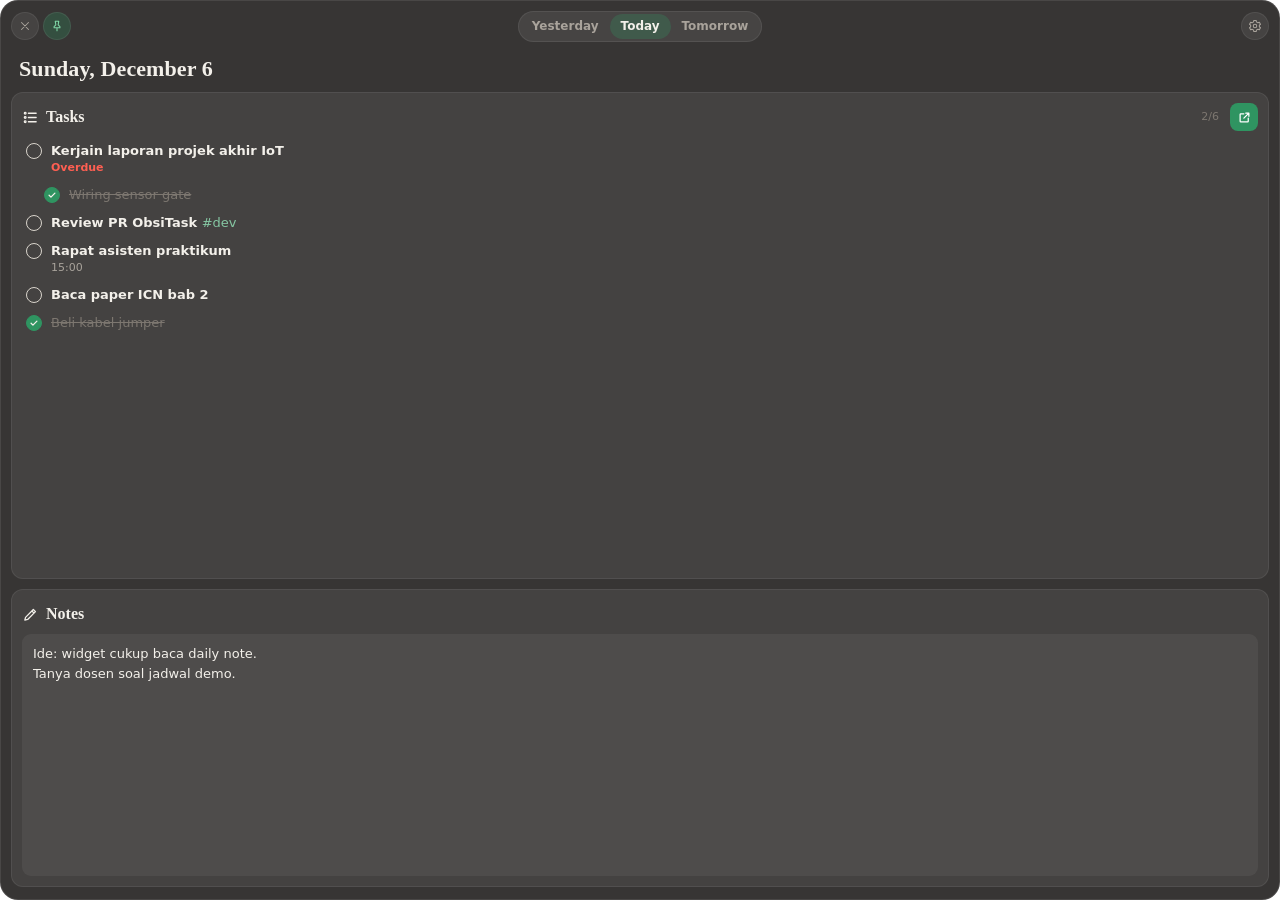
==== src/index.html @ 93d06a0e "Baseline: ObsiTask sebelum fitur kelola task" ====
<!doctype html>
<html lang="en">
<head>
  <meta charset="utf-8" />
  <meta name="viewport" content="width=device-width, initial-scale=1" />
  <title>ObsiTask</title>
  <link rel="stylesheet" href="style.css" />
</head>
<body>
  <div class="panel" id="panel">
    <!-- Bar atas: area kosongnya dipakai untuk menggeser widget -->
    <header class="topbar" data-tauri-drag-region>
      <div class="bar-side" data-tauri-drag-region>
        <button class="icon-btn" id="btn-close" title="Close" aria-label="Close">
          <svg viewBox="0 0 24 24"><path d="M6 6l12 12M18 6L6 18" /></svg>
        </button>
        <button class="icon-btn" id="btn-pin" title="Always on top" aria-label="Always on top" aria-pressed="true">
          <svg viewBox="0 0 24 24"><path d="M9 4h6l-1 6 3 3v2H7v-2l3-3-1-6zM12 15v5" /></svg>
        </button>
      </div>

      <div class="segmented" role="tablist" aria-label="Day">
        <button role="tab" data-offset="-1" aria-selected="false">Yesterday</button>
        <button role="tab" data-offset="0" aria-selected="true">Today</button>
        <button role="tab" data-offset="1" aria-selected="false">Tomorrow</button>
      </div>

      <div class="bar-side end" data-tauri-drag-region>
        <button class="icon-btn" id="btn-settings" title="Settings" aria-label="Settings">
          <svg viewBox="0 0 24 24"><circle cx="12" cy="12" r="3" /><path d="M19.4 13.5a7.6 7.6 0 000-3l2-1.5-2-3.4-2.3.9a7.5 7.5 0 00-2.6-1.5L14 2.5h-4l-.5 2.5a7.5 7.5 0 00-2.6 1.5l-2.3-.9-2 3.4 2 1.5a7.6 7.6 0 000 3l-2 1.5 2 3.4 2.3-.9a7.5 7.5 0 002.6 1.5l.5 2.5h4l.5-2.5a7.5 7.5 0 002.6-1.5l2.3.9 2-3.4-2-1.5z" /></svg>
        </button>
      </div>
    </header>

    <h1 class="date" id="date" data-tauri-drag-region></h1>

    <!-- Daftar task -->
    <section class="card tasks-card">
      <div class="card-head">
        <svg class="card-icon" viewBox="0 0 24 24"><path d="M9 6h11M9 12h11M9 18h11" /><circle cx="4.5" cy="6" r="1.2" /><circle cx="4.5" cy="12" r="1.2" /><circle cx="4.5" cy="18" r="1.2" /></svg>
        <h2>Tasks</h2>
        <span class="count" id="count"></span>
        <button class="accent-btn" id="btn-open" title="Open daily note in Obsidian" aria-label="Open daily note in Obsidian">
          <svg viewBox="0 0 24 24"><path d="M14 5h5v5M19 5l-8 8M11 6H6a1 1 0 00-1 1v11a1 1 0 001 1h11a1 1 0 001-1v-5" /></svg>
        </button>
      </div>
      <ul class="task-list" id="tasks"></ul>
      <p class="empty" id="empty" hidden></p>
    </section>

    <!-- Catatan kecil -->
    <section class="card notes-card">
      <div class="card-head">
        <svg class="card-icon" viewBox="0 0 24 24"><path d="M4 20l1-4L16 5l3 3L8 19l-4 1zM14 7l3 3" /></svg>
        <h2>Notes</h2>
        <span class="status" id="notes-status"></span>
      </div>
      <textarea id="notes" spellcheck="false" placeholder="Jot something down…"></textarea>
    </section>

    <div class="toast" id="toast" hidden></div>
  </div>

  <!-- Settings / setup pertama kali -->
  <div class="overlay" id="settings" hidden>
    <form class="sheet" id="settings-form">
      <h2 id="settings-title">Settings</h2>

      <label>Obsidian vault folder
        <div class="row">
          <input id="f-vault" type="text" placeholder="C:\Users\you\Documents\Vault" required />
          <button type="button" class="ghost-btn" id="btn-browse">Browse</button>
        </div>
      </label>

      <label>Daily notes folder <small>inside the vault, blank = vault root</small>
        <input id="f-folder" type="text" placeholder="Daily" />
      </label>

      <label>Date format <small>same as in Obsidian's Daily notes settings</small>
        <input id="f-format" type="text" placeholder="YYYY-MM-DD" />
      </label>

      <label>Notes heading <small>the Notes box reads and writes under this heading</small>
        <input id="f-heading" type="text" placeholder="## Notes" />
      </label>

      <label class="check">
        <input id="f-hide" type="checkbox" /> Hide completed tasks
      </label>

      <p class="form-error" id="form-error" hidden></p>

      <div class="actions">
        <button type="button" class="ghost-btn" id="btn-cancel">Cancel</button>
        <button type="submit" class="primary-btn">Save</button>
      </div>
    </form>
  </div>

  <script src="main.js"></script>
</body>
</html>
---- src/style.css ----
:root {
  --panel: rgba(40, 38, 37, 0.93);
  --card: rgba(255, 255, 255, 0.065);
  --card-border: rgba(255, 255, 255, 0.07);
  --well: rgba(255, 255, 255, 0.055);
  --text: #f3f0ea;
  --muted: #a9a39b;
  --faint: #7d7770;
  --accent: #2f9461;
  --accent-soft: rgba(47, 148, 97, 0.28);
  --danger: #ff5f52;
  --serif: "Iowan Old Style", "Palatino Linotype", "Book Antiqua", Georgia, serif;
  --sans: "Segoe UI Variable Text", "Segoe UI", system-ui, -apple-system, sans-serif;
}

* { box-sizing: border-box; }

html, body {
  height: 100%;
  margin: 0;
  background: transparent;
  overflow: hidden;
}

body {
  font: 13px/1.4 var(--sans);
  color: var(--text);
  user-select: none;
  -webkit-user-select: none;
  cursor: default;
}

svg {
  width: 16px;
  height: 16px;
  fill: none;
  stroke: currentColor;
  stroke-width: 1.8;
  stroke-linecap: round;
  stroke-linejoin: round;
  pointer-events: none;
}

button {
  font: inherit;
  color: inherit;
  border: 0;
  background: none;
  cursor: pointer;
}

button:focus-visible, textarea:focus-visible, input:focus-visible {
  outline: 2px solid var(--accent);
  outline-offset: 1px;
}

/* ---------- Panel ---------- */

.panel {
  position: relative;
  height: 100%;
  display: flex;
  flex-direction: column;
  gap: 10px;
  padding: 10px 10px 12px;
  background: var(--panel);
  border: 1px solid rgba(255, 255, 255, 0.09);
  border-radius: 18px;
  overflow: hidden;
}

.topbar {
  display: flex;
  align-items: center;
  gap: 6px;
  flex: none;
}

.bar-side {
  flex: 1 1 0;
  display: flex;
  gap: 4px;
}
.bar-side.end { justify-content: flex-end; }

.icon-btn {
  width: 28px;
  height: 28px;
  display: grid;
  place-items: center;
  border-radius: 50%;
  color: var(--muted);
  background: rgba(255, 255, 255, 0.07);
  border: 1px solid var(--card-border);
  transition: background 0.15s, color 0.15s;
}
.icon-btn:hover { background: rgba(255, 255, 255, 0.14); color: var(--text); }
.icon-btn svg { width: 14px; height: 14px; }
#btn-pin[aria-pressed="true"] { color: #7fd6a6; background: var(--accent-soft); }

.segmented {
  display: flex;
  padding: 2px;
  border-radius: 999px;
  background: rgba(255, 255, 255, 0.08);
  border: 1px solid var(--card-border);
}
.segmented button {
  padding: 4px 11px;
  border-radius: 999px;
  font-size: 12px;
  font-weight: 600;
  color: var(--muted);
  transition: background 0.15s, color 0.15s;
}
.segmented button:hover { color: var(--text); }
.segmented button[aria-selected="true"] {
  color: var(--text);
  background: var(--accent-soft);
}

.date {
  flex: none;
  margin: 4px 8px 0;
  font: 700 22px/1.2 var(--serif);
  letter-spacing: 0.1px;
}

/* ---------- Cards ---------- */

.card {
  display: flex;
  flex-direction: column;
  min-height: 0;
  padding: 10px;
  background: var(--card);
  border: 1px solid var(--card-border);
  border-radius: 12px;
}
.tasks-card { flex: 1 1 0; min-height: 96px; }
.notes-card { flex: 0 0 34%; min-height: 104px; }

.card-head {
  flex: none;
  display: flex;
  align-items: center;
  gap: 7px;
  min-height: 28px;
  margin-bottom: 6px;
}
.card-head h2 {
  margin: 0;
  font: 700 16px/1 var(--serif);
}
.card-icon { width: 17px; height: 17px; color: var(--text); }

.count, .status {
  margin-left: auto;
  font-size: 11px;
  color: var(--faint);
}
.count { font-variant-numeric: tabular-nums; }
.count + .accent-btn { margin-left: 4px; }

.accent-btn {
  width: 28px;
  height: 28px;
  display: grid;
  place-items: center;
  border-radius: 8px;
  background: var(--accent);
  color: #fff;
  transition: filter 0.15s;
}
.accent-btn:hover { filter: brightness(1.12); }
.accent-btn svg { width: 15px; height: 15px; stroke-width: 2; }

/* ---------- Tasks ---------- */

.task-list {
  list-style: none;
  margin: 0;
  padding: 0 2px 0 0;
  overflow-y: auto;
  flex: 1 1 auto;
}

.task {
  display: flex;
  align-items: flex-start;
  gap: 9px;
  padding: 5px 4px;
  border-radius: 8px;
  cursor: pointer;
}
.task:hover { background: rgba(255, 255, 255, 0.05); }

.task .box {
  flex: none;
  width: 16px;
  height: 16px;
  margin-top: 1px;
  display: grid;
  place-items: center;
  border: 1.6px solid #d9d4cc;
  border-radius: 50%;
  transition: background 0.15s, border-color 0.15s;
}
.task .box svg { width: 10px; height: 10px; stroke-width: 3; opacity: 0; }
.task.done .box { background: var(--accent); border-color: var(--accent); }
.task.done .box svg { opacity: 1; }
.task.cancelled .box { border-color: var(--faint); }

.task .body { min-width: 0; flex: 1; }
.task .title {
  font-weight: 600;
  overflow-wrap: anywhere;
}
.task.done .title, .task.cancelled .title {
  color: var(--faint);
  text-decoration: line-through;
  font-weight: 500;
}
.task .sub { font-size: 11px; color: var(--muted); }
.task .sub.overdue { color: var(--danger); font-weight: 600; }
.task .tag { color: #86c7a3; font-weight: 500; }

.empty {
  margin: auto;
  padding: 8px 14px;
  text-align: center;
  color: var(--faint);
}

/* ---------- Notes ---------- */

textarea {
  flex: 1 1 auto;
  width: 100%;
  min-height: 0;
  resize: none;
  padding: 9px 10px;
  font: 13px/1.5 var(--sans);
  color: var(--text);
  background: var(--well);
  border: 1px solid transparent;
  border-radius: 9px;
  user-select: text;
  -webkit-user-select: text;
  cursor: text;
}
textarea::placeholder { color: var(--faint); }
textarea:focus { outline: none; border-color: rgba(47, 148, 97, 0.6); }

/* ---------- Scrollbar ---------- */

::-webkit-scrollbar { width: 6px; }
::-webkit-scrollbar-thumb { background: rgba(255, 255, 255, 0.16); border-radius: 3px; }
::-webkit-scrollbar-thumb:hover { background: rgba(255, 255, 255, 0.28); }

/* ---------- Toast ---------- */

.toast {
  position: absolute;
  left: 50%;
  bottom: 14px;
  transform: translateX(-50%);
  max-width: calc(100% - 28px);
  padding: 7px 12px;
  font-size: 12px;
  color: #fff;
  background: rgba(190, 60, 50, 0.96);
  border-radius: 9px;
}

/* ---------- Settings ---------- */

.overlay {
  position: fixed;
  inset: 0;
  display: flex;
  background: #1f1d1c;
  border: 1px solid rgba(255, 255, 255, 0.09);
  border-radius: 18px;
  overflow-y: auto;
}
[hidden] { display: none !important; }

.sheet {
  width: 100%;
  margin: auto 0;
  padding: 18px 16px;
  display: flex;
  flex-direction: column;
  gap: 11px;
}
.sheet h2 { margin: 0 0 2px; font: 700 20px/1.2 var(--serif); }
.sheet label {
  display: flex;
  flex-direction: column;
  gap: 4px;
  font-size: 12px;
  font-weight: 600;
}
.sheet small { font-weight: 400; color: var(--faint); }
.sheet .row { display: flex; gap: 6px; }

.sheet input[type="text"] {
  flex: 1;
  min-width: 0;
  padding: 7px 9px;
  font: 13px var(--sans);
  color: var(--text);
  background: var(--well);
  border: 1px solid var(--card-border);
  border-radius: 8px;
  user-select: text;
  -webkit-user-select: text;
}
.sheet .check { flex-direction: row; align-items: center; gap: 8px; font-weight: 500; }
.sheet .check input { accent-color: var(--accent); }

.form-error { margin: 0; font-size: 12px; color: var(--danger); }

.actions { display: flex; justify-content: flex-end; gap: 8px; margin-top: 4px; }
.ghost-btn, .primary-btn {
  padding: 7px 14px;
  border-radius: 8px;
  font-size: 12px;
  font-weight: 600;
}
.ghost-btn { background: rgba(255, 255, 255, 0.08); border: 1px solid var(--card-border); }
.ghost-btn:hover { background: rgba(255, 255, 255, 0.14); }
.primary-btn { background: var(--accent); color: #fff; }
.primary-btn:hover { filter: brightness(1.12); }
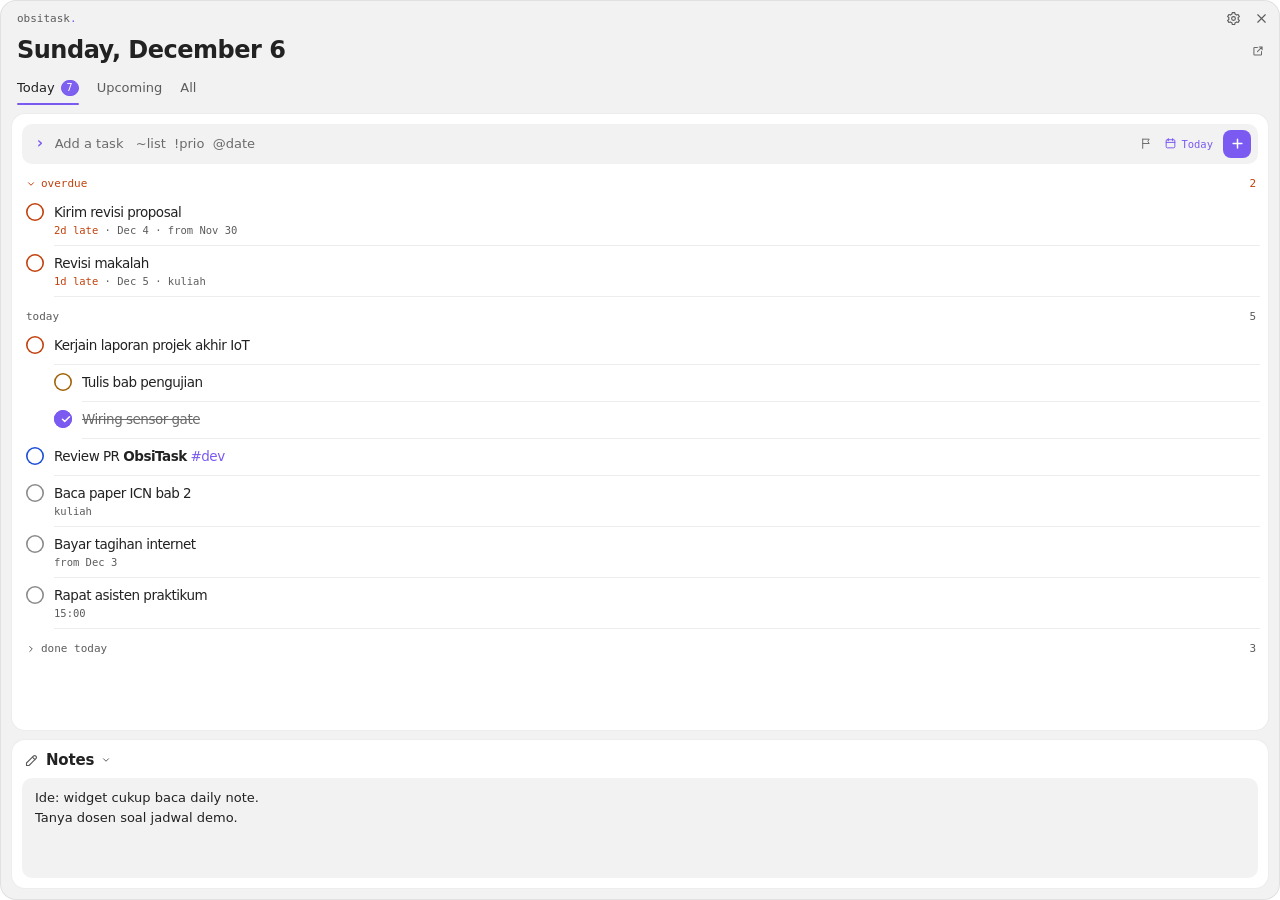
==== commit 1fbe457c: "Fase E: kartu, quick-add di atas, checkbox bulat, Notes bisa di-resize - Tema Default: panel #181818" ====
--- a/src/index.html
+++ b/src/index.html
@@ -4,67 +4,100 @@
   <meta charset="utf-8" />
   <meta name="viewport" content="width=device-width, initial-scale=1" />
   <title>ObsiTask</title>
+  <link rel="stylesheet" href="theme.css" />
   <link rel="stylesheet" href="style.css" />
+  <script src="themes.js"></script>
 </head>
 <body>
   <div class="panel" id="panel">
-    <!-- Bar atas: area kosongnya dipakai untuk menggeser widget -->
+    <!-- Bar atas: seluruh bar (kecuali tombol) dipakai untuk menggeser widget -->
     <header class="topbar" data-tauri-drag-region>
-      <div class="bar-side" data-tauri-drag-region>
+      <span class="brand" data-tauri-drag-region>obsitask<span class="brand-dot" data-tauri-drag-region>.</span></span>
+      <div class="bar-actions" data-tauri-drag-region>
+        <button class="icon-btn" id="btn-settings" title="Settings" aria-label="Settings">
+          <svg viewBox="0 0 24 24"><circle cx="12" cy="12" r="3" /><path d="M19.4 13.5a7.6 7.6 0 000-3l2-1.5-2-3.4-2.3.9a7.5 7.5 0 00-2.6-1.5L14 2.5h-4l-.5 2.5a7.5 7.5 0 00-2.6 1.5l-2.3-.9-2 3.4 2 1.5a7.6 7.6 0 000 3l-2 1.5 2 3.4 2.3-.9a7.5 7.5 0 002.6 1.5l.5 2.5h4l.5-2.5a7.5 7.5 0 002.6-1.5l2.3.9 2-3.4-2-1.5z" /></svg>
+        </button>
         <button class="icon-btn" id="btn-close" title="Close" aria-label="Close">
           <svg viewBox="0 0 24 24"><path d="M6 6l12 12M18 6L6 18" /></svg>
-        </button>
-        <button class="icon-btn" id="btn-pin" title="Always on top" aria-label="Always on top" aria-pressed="true">
-          <svg viewBox="0 0 24 24"><path d="M9 4h6l-1 6 3 3v2H7v-2l3-3-1-6zM12 15v5" /></svg>
-        </button>
-      </div>
-
-      <div class="segmented" role="tablist" aria-label="Day">
-        <button role="tab" data-offset="-1" aria-selected="false">Yesterday</button>
-        <button role="tab" data-offset="0" aria-selected="true">Today</button>
-        <button role="tab" data-offset="1" aria-selected="false">Tomorrow</button>
-      </div>
-
-      <div class="bar-side end" data-tauri-drag-region>
-        <button class="icon-btn" id="btn-settings" title="Settings" aria-label="Settings">
-          <svg viewBox="0 0 24 24"><circle cx="12" cy="12" r="3" /><path d="M19.4 13.5a7.6 7.6 0 000-3l2-1.5-2-3.4-2.3.9a7.5 7.5 0 00-2.6-1.5L14 2.5h-4l-.5 2.5a7.5 7.5 0 00-2.6 1.5l-2.3-.9-2 3.4 2 1.5a7.6 7.6 0 000 3l-2 1.5 2 3.4 2.3-.9a7.5 7.5 0 002.6 1.5l.5 2.5h4l.5-2.5a7.5 7.5 0 002.6-1.5l2.3.9 2-3.4-2-1.5z" /></svg>
         </button>
       </div>
     </header>
 
-    <h1 class="date" id="date" data-tauri-drag-region></h1>
+    <!-- Judul: tanggal / "Upcoming" / "All lists", keterangan di kanan -->
+    <div class="heading" data-tauri-drag-region>
+      <h1 class="title" id="title" data-tauri-drag-region></h1>
+      <span class="title-meta" id="title-meta" data-tauri-drag-region></span>
+      <button class="ghost-icon" id="btn-open" title="Open in Obsidian" aria-label="Open in Obsidian">
+        <svg viewBox="0 0 24 24"><path d="M14 5h5v5M19 5l-8 8M11 6H6a1 1 0 00-1 1v11a1 1 0 001 1h11a1 1 0 001-1v-5" /></svg>
+      </button>
+    </div>
 
-    <!-- Daftar task -->
-    <section class="card tasks-card">
-      <div class="card-head">
-        <svg class="card-icon" viewBox="0 0 24 24"><path d="M9 6h11M9 12h11M9 18h11" /><circle cx="4.5" cy="6" r="1.2" /><circle cx="4.5" cy="12" r="1.2" /><circle cx="4.5" cy="18" r="1.2" /></svg>
-        <h2>Tasks</h2>
-        <span class="count" id="count"></span>
-        <button class="accent-btn" id="btn-open" title="Open daily note in Obsidian" aria-label="Open daily note in Obsidian">
-          <svg viewBox="0 0 24 24"><path d="M14 5h5v5M19 5l-8 8M11 6H6a1 1 0 00-1 1v11a1 1 0 001 1h11a1 1 0 001-1v-5" /></svg>
-        </button>
+    <nav class="tabs" role="tablist" aria-label="View">
+      <button role="tab" data-tab="today" aria-selected="true" title="Overdue, due today, and today's daily note">Today<span class="badge" id="today-badge" hidden></span></button>
+      <button role="tab" data-tab="upcoming" aria-selected="false" title="Due in the coming days">Upcoming</button>
+      <button role="tab" data-tab="all" aria-selected="false" title="All lists in the tasks file">All</button>
+    </nav>
+
+    <!-- Strip 7 hari (hanya di Upcoming) -->
+    <div class="week" id="week" role="group" aria-label="Filter by day" hidden></div>
+
+    <!-- Kartu task: bar tambah task (Today / Upcoming) di atas, lalu daftar -->
+    <section class="card task-card" id="task-card">
+      <div class="add-wrap" id="add-wrap">
+        <!-- Quick-add: Enter atau + menyimpan; ~list !prio @date dikenali -->
+        <form class="add-bar" id="add-form" autocomplete="off">
+          <span class="add-prefix" aria-hidden="true">›</span>
+          <div class="add-field">
+            <div class="add-mirror" id="add-mirror" aria-hidden="true"></div>
+            <input id="add-input" type="text" placeholder="Add a task   ~list  !prio  @date" spellcheck="false" aria-label="Add a task"
+                   title="Enter to add. Try: ~list, !high !med !low, @today @tomorrow @2026-12-31" />
+          </div>
+          <button type="button" class="mini-btn p-none" id="add-priority" title="Priority" aria-label="Priority" aria-haspopup="true">
+            <svg viewBox="0 0 24 24"><path d="M5 21V4" /><path d="M5 4h12l-2.5 4 2.5 4H5" /></svg>
+          </button>
+          <button type="button" class="mini-btn" id="add-due" title="Due date" aria-label="Due date" aria-haspopup="true">
+            <svg viewBox="0 0 24 24"><rect x="4" y="5" width="16" height="15" rx="2" /><path d="M4 10h16M8 3v4M16 3v4" /></svg>
+            <span id="add-due-label"></span>
+          </button>
+          <button type="submit" class="add-go" id="add-go" title="Add task" aria-label="Add task">
+            <svg viewBox="0 0 24 24"><path d="M12 5v14M5 12h14" /></svg>
+          </button>
+        </form>
+        <!-- Saran list saat mengetik "~": membuka ke bawah, di bawah bar -->
+        <div class="suggest" id="suggest" role="listbox" aria-label="Lists" hidden></div>
+        <div class="add-preview" id="add-preview" aria-live="polite" hidden></div>
       </div>
       <ul class="task-list" id="tasks"></ul>
       <p class="empty" id="empty" hidden></p>
     </section>
 
-    <!-- Catatan kecil -->
-    <section class="card notes-card">
-      <div class="card-head">
-        <svg class="card-icon" viewBox="0 0 24 24"><path d="M4 20l1-4L16 5l3 3L8 19l-4 1zM14 7l3 3" /></svg>
-        <h2>Notes</h2>
-        <span class="status" id="notes-status"></span>
+    <!-- Pegangan di celah antara kartu: tarik / panah atas-bawah untuk mengubah tinggi Notes -->
+    <div class="resizer" id="notes-resizer" role="separator" aria-orientation="horizontal" aria-controls="notes-section"
+         aria-label="Resize notes" tabindex="0" title="Drag to resize notes · double-click to reset"></div>
+
+    <!-- Kartu Notes: catatan di daily note hari ini -->
+    <section class="card notes" id="notes-section">
+      <div class="notes-head">
+        <button type="button" class="notes-toggle" id="notes-toggle" aria-expanded="true" aria-controls="notes" title="Notes in today's daily note">
+          <span class="pencil" aria-hidden="true"><svg viewBox="0 0 24 24"><path d="M4 20h4L19 9a2.8 2.8 0 00-4-4L4 16v4z" /><path d="M13.5 6.5l4 4" /></svg></span>
+          <span class="notes-title">Notes</span>
+          <span class="chev" aria-hidden="true"><svg viewBox="0 0 24 24"><path d="M9 6l6 6-6 6" /></svg></span>
+        </button>
+        <span class="status" id="notes-status" aria-live="polite"></span>
       </div>
-      <textarea id="notes" spellcheck="false" placeholder="Jot something down…"></textarea>
+      <textarea id="notes" spellcheck="false" placeholder="Jot something down…" aria-label="Notes"></textarea>
     </section>
 
-    <div class="toast" id="toast" hidden></div>
+    <div class="toast" id="toast" role="status" hidden></div>
   </div>
 
-  <!-- Settings / setup pertama kali -->
+  <!-- Popover kecil: prioritas, deadline, hapus (isinya dibuat di main.js) -->
+  <div class="popover" id="popover" hidden></div>
+
+  <!-- Setup pertama kali (Settings lengkap ada di window terpisah: settings.html) -->
   <div class="overlay" id="settings" hidden>
     <form class="sheet" id="settings-form">
-      <h2 id="settings-title">Settings</h2>
+      <h2>Set up ObsiTask</h2>
 
       <label>Obsidian vault folder
         <div class="row">
@@ -81,19 +114,12 @@
         <input id="f-format" type="text" placeholder="YYYY-MM-DD" />
       </label>
 
-      <label>Notes heading <small>the Notes box reads and writes under this heading</small>
-        <input id="f-heading" type="text" placeholder="## Notes" />
-      </label>
-
-      <label class="check">
-        <input id="f-hide" type="checkbox" /> Hide completed tasks
-      </label>
+      <p class="hint">Everything else (lists, themes, zoom, …) is in Settings later.</p>
 
       <p class="form-error" id="form-error" hidden></p>
 
       <div class="actions">
-        <button type="button" class="ghost-btn" id="btn-cancel">Cancel</button>
-        <button type="submit" class="primary-btn">Save</button>
+        <button type="submit" class="primary-btn">Start</button>
       </div>
     </form>
   </div>
--- a/src/theme.css
+++ b/src/theme.css
@@ -0,0 +1,96 @@
+/*
+ * Token warna + font bersama untuk widget dan window Settings.
+ * Nilai di :root = tema Default (dark), dipakai sebelum themes.js berjalan.
+ * themes.js menimpa token dasar lewat :root[data-theme][data-mode]; token
+ * turunan di bawah dihitung ulang otomatis dari token dasar.
+ */
+
+/* Space Grotesk (SIL OFL 1.1, lihat fonts/SpaceGrotesk-OFL.txt), dibundel.
+   Inter dan Hack Nerd Font dipanggil lewat nama dari font Windows. */
+@font-face {
+  font-family: "Space Grotesk";
+  src: url("fonts/SpaceGrotesk.ttf") format("truetype");
+  font-weight: 300 700;
+  font-display: swap;
+}
+
+:root {
+  /* Token dasar (lihat themes.js) */
+  --bg: #181818;
+  --card: #2a2a2a;
+  --text: #dadada;
+  --muted: #a3a3a3;
+  --border: rgba(218, 218, 218, 0.06);
+  --secondary: #333333;
+  --hover: rgba(218, 218, 218, 0.035);
+  --primary: #8a6cef;
+  --on-primary: #121212;
+  --danger: #ff8a5c;
+  --p-high: #ff8a5c;
+  --p-medium: #f2c14e;
+  --p-low: #5aa9ff;
+  --tag: #ab94f7;
+  --selection: rgba(138, 108, 239, 0.32);
+
+  /* Token opsional: kalau tema tidak mengisinya, diturunkan dari token dasar */
+  --faint: color-mix(in srgb, var(--muted) 85%, transparent);
+  --placeholder: var(--faint);
+  --sep: var(--border); /* garis antar task */
+  --raised: var(--card); /* popover / menu */
+  --primary-text: var(--primary);
+  --primary-soft: color-mix(in srgb, var(--primary) 26%, transparent);
+  --ring: color-mix(in srgb, var(--text) 78%, transparent);
+  --sidebar: var(--card);
+
+  /* Opacity latar widget (Settings > General, 0-100%; diset dari main.js).
+     Semua LATAR di widget memakai token --panel / --well / --f-* di bawah,
+     yaitu warna tema dengan alpha dikali nilai ini. Teks, ikon, checkbox,
+     garis bawah tab, tombol aksen, dan scrollbar memakai warna tema biasa,
+     jadi tetap penuh. Di window Settings nilainya tetap 100% (= warna asli). */
+  --opacity: 100%;
+
+  /* Latar yang ikut opacity */
+  --panel: color-mix(in srgb, var(--bg) var(--opacity), transparent);
+  --f-card: color-mix(in srgb, var(--card) var(--opacity), transparent); /* kartu task / Notes, kotak hari */
+  --well: color-mix(in srgb, var(--secondary) var(--opacity), transparent); /* kolom di kartu: bar tambah, kotak Notes, input, chip menu */
+  --f-hover: color-mix(in srgb, var(--hover) var(--opacity), transparent); /* hover baris, list terbuka */
+  --f-hover-strong: color-mix(in srgb, var(--hover-strong) var(--opacity), transparent); /* hover tombol */
+  --f-primary-soft: color-mix(in srgb, var(--primary-soft) var(--opacity), transparent); /* pilihan aktif */
+  --f-primary: color-mix(in srgb, var(--primary) var(--opacity), transparent); /* badge Today */
+  --f-raised: color-mix(in srgb, var(--raised) var(--opacity), transparent); /* popover, saran ~list */
+  --f-danger-soft: color-mix(in srgb, var(--danger-soft) var(--opacity), transparent);
+  --f-danger-bg: color-mix(in srgb, var(--danger-bg) var(--opacity), transparent); /* toast error */
+
+  /* Turunan */
+  --hover-strong: color-mix(in srgb, var(--text) 12%, transparent);
+  --chip: color-mix(in srgb, var(--text) 8%, transparent);
+  --primary-line: color-mix(in srgb, var(--primary) 65%, transparent);
+  --danger-soft: color-mix(in srgb, var(--danger) 13%, transparent);
+  --danger-bg: color-mix(in srgb, var(--danger) 62%, #000);
+  --on-danger: #ffffff;
+  --scroll: color-mix(in srgb, var(--text) 16%, transparent);
+  --scroll-hover: color-mix(in srgb, var(--text) 28%, transparent);
+  --shadow: rgba(0, 0, 0, 0.45);
+  /* Warna token quick-add: @tanggal biru, !prioritas oranye, ~list ungu. */
+  --tok-date: var(--p-low);
+  --tok-prio: var(--p-high);
+  --tok-list: var(--primary-text);
+
+  /* Font */
+  --display: "Space Grotesk", "Segoe UI Variable Display", "Segoe UI", system-ui, sans-serif;
+  --sans: "Inter", "Segoe UI Variable Text", "Segoe UI", system-ui, -apple-system, sans-serif;
+  --mono: "Hack Nerd Font", "Hack Nerd Font Mono", Hack, Consolas, monospace;
+
+  color-scheme: dark;
+}
+
+:root[data-mode="light"] {
+  --shadow: rgba(20, 20, 30, 0.14);
+  color-scheme: light;
+}
+
+::selection { background: var(--selection); }
+
+::-webkit-scrollbar { width: 6px; height: 6px; }
+::-webkit-scrollbar-thumb { background: var(--scroll); border-radius: 3px; }
+::-webkit-scrollbar-thumb:hover { background: var(--scroll-hover); }
--- a/src/style.css
+++ b/src/style.css
@@ -1,18 +1,3 @@
-:root {
-  --panel: rgba(40, 38, 37, 0.93);
-  --card: rgba(255, 255, 255, 0.065);
-  --card-border: rgba(255, 255, 255, 0.07);
-  --well: rgba(255, 255, 255, 0.055);
-  --text: #f3f0ea;
-  --muted: #a9a39b;
-  --faint: #7d7770;
-  --accent: #2f9461;
-  --accent-soft: rgba(47, 148, 97, 0.28);
-  --danger: #ff5f52;
-  --serif: "Iowan Old Style", "Palatino Linotype", "Book Antiqua", Georgia, serif;
-  --sans: "Segoe UI Variable Text", "Segoe UI", system-ui, -apple-system, sans-serif;
-}
-
 * { box-sizing: border-box; }
 
 html, body {
@@ -50,9 +35,11 @@
 }
 
 button:focus-visible, textarea:focus-visible, input:focus-visible {
-  outline: 2px solid var(--accent);
+  outline: 2px solid var(--primary);
   outline-offset: 1px;
 }
+
+[hidden] { display: none !important; }
 
 /* ---------- Panel ---------- */
 
@@ -61,202 +48,706 @@
   height: 100%;
   display: flex;
   flex-direction: column;
-  gap: 10px;
-  padding: 10px 10px 12px;
+  padding-bottom: 10px; /* kartu Notes 10px dari tepi bawah */
   background: var(--panel);
-  border: 1px solid rgba(255, 255, 255, 0.09);
-  border-radius: 18px;
+  border: 1px solid var(--border);
+  border-radius: 16px;
   overflow: hidden;
 }
 
+/* Bar atas ±34px; seluruh bar menggeser widget. */
 .topbar {
-  display: flex;
-  align-items: center;
-  gap: 6px;
-  flex: none;
-}
-
-.bar-side {
-  flex: 1 1 0;
-  display: flex;
-  gap: 4px;
-}
-.bar-side.end { justify-content: flex-end; }
+  flex: none;
+  height: 34px;
+  display: flex;
+  align-items: center;
+  justify-content: space-between;
+  padding: 0 4px 0 16px;
+}
+.brand {
+  font: 11px/1 var(--mono);
+  color: var(--muted);
+}
+.brand-dot { color: var(--primary-text); }
+.bar-actions { display: flex; gap: 0; }
 
 .icon-btn {
   width: 28px;
   height: 28px;
   display: grid;
   place-items: center;
+  border-radius: 7px;
+  color: var(--muted);
+  transition: background 0.15s, color 0.15s;
+}
+.icon-btn:hover { background: var(--f-hover-strong); color: var(--text); }
+.icon-btn svg { width: 15px; height: 15px; }
+
+/* Judul satu baris + keterangan di kanan. */
+.heading {
+  flex: none;
+  display: flex;
+  align-items: baseline;
+  gap: 8px;
+  padding: 2px 10px 10px 16px;
+  min-width: 0;
+}
+.title {
+  flex: 1 1 auto;
+  min-width: 0;
+  margin: 0;
+  font: 600 24px/1.15 var(--display);
+  letter-spacing: -0.5px;
+  white-space: nowrap;
+  overflow: hidden;
+  text-overflow: ellipsis;
+}
+.title-meta {
+  flex: none;
+  font: 11px var(--mono);
+  color: var(--muted);
+  font-variant-numeric: tabular-nums;
+}
+.ghost-icon {
+  flex: none;
+  align-self: center;
+  width: 24px;
+  height: 24px;
+  display: grid;
+  place-items: center;
+  border-radius: 6px;
+  color: var(--faint);
+}
+.ghost-icon:hover { color: var(--text); background: var(--f-hover-strong); }
+.ghost-icon svg { width: 14px; height: 14px; }
+
+/* Tab teks rata kiri, garis bawah aksen untuk tab aktif. */
+.tabs {
+  flex: none;
+  display: flex;
+  gap: 18px;
+  padding: 0 16px;
+}
+.tabs button {
+  position: relative;
+  display: flex;
+  align-items: center;
+  gap: 6px;
+  padding: 4px 0 8px;
+  font-size: 13px;
+  font-weight: 500;
+  color: var(--muted);
+  transition: color 0.15s;
+}
+.tabs button:hover { color: var(--text); }
+.tabs button[aria-selected="true"] { color: var(--text); }
+.tabs button[aria-selected="true"]::after {
+  content: "";
+  position: absolute;
+  left: 0;
+  right: 0;
+  bottom: 0;
+  height: 2px;
+  border-radius: 2px;
+  background: var(--primary);
+}
+.badge {
+  min-width: 18px;
+  height: 16px;
+  padding: 0 5px;
+  display: inline-grid;
+  place-items: center;
+  border-radius: 999px;
+  font: 10px/1 var(--mono);
+  color: var(--muted);
+  border: 1px solid var(--border);
+  font-variant-numeric: tabular-nums;
+}
+.tabs button[aria-selected="true"] .badge {
+  /* Angka gelap/terang di atas aksen pekat; begitu latarnya memudar (< 80%)
+     pakai warna teks biasa supaya angkanya tetap terbaca. */
+  color: color-mix(in srgb, var(--on-primary) clamp(0%, (var(--opacity) - 79.5%) * 1000, 100%), var(--text));
+  background: var(--f-primary);
+  border-color: var(--primary);
+}
+
+/* ---------- Strip 7 hari (Upcoming) ---------- */
+
+.week {
+  flex: none;
+  display: grid;
+  grid-template-columns: repeat(7, 1fr);
+  align-items: start; /* tinggi tombol = isinya; tanpa ini tombol meregang dan isinya bergeser */
+  gap: 4px;
+  padding: 6px 10px 0;
+}
+.day {
+  display: flex;
+  flex-direction: column;
+  align-items: center;
+  gap: 1px;
+  padding: 5px 0 6px;
+  border-radius: 9px;
+  border: 1px solid var(--border);
+  background: var(--f-card);
+  transition: background 0.12s;
+}
+/* Hover: lapisan tipis di atas warna kartu. */
+.day:hover { background-image: linear-gradient(var(--f-hover-strong), var(--f-hover-strong)); }
+.day .wd { font: 10px/1.3 var(--mono); color: var(--muted); }
+.day .dn { font: 600 15px/1.25 var(--display); }
+.day .bar-slot { height: 14px; display: flex; align-items: flex-end; }
+.day .bar { width: 14px; border-radius: 2px; background: var(--primary); }
+.day.zero .wd, .day.zero .dn { opacity: 0.55; }
+.day.zero .bar { height: 1px; background: var(--faint); opacity: 0.6; }
+.day.off { opacity: 0.4; cursor: default; }
+.day[aria-pressed="true"] { background: var(--f-primary-soft); border-color: var(--primary-line); }
+.day[aria-pressed="true"] .dn { color: var(--primary-text); }
+
+/* ---------- Kartu ---------- */
+
+/* Kartu task dan kartu Notes: 10px dari tepi kiri/kanan/bawah, 8px antar kartu
+   (celah itu = pegangan resize). Judul, tab, dan strip 7 hari ada di panel. */
+.card {
+  margin: 0 10px;
+  background: var(--f-card);
+  border: 1px solid var(--border);
+  border-radius: 14px;
+}
+.task-card {
+  /* Ambil sisa ruang; tinggi Notes diatur main.js (layoutNotes). */
+  flex: 1 1 0;
+  min-height: 0;
+  margin-top: 8px;
+  display: flex;
+  flex-direction: column;
+  position: relative;
+}
+
+/* ---------- Daftar task ---------- */
+
+.task-list {
+  list-style: none;
+  margin: 0;
+  padding: 2px 8px 6px 10px;
+  overflow-y: auto;
+  flex: 1 1 0;
+  min-height: 0;
+}
+.task-list ul { list-style: none; margin: 0; padding: 0; }
+.panel[data-tab="all"] .task-list { padding-top: 6px; }
+
+.task {
+  position: relative;
+  display: flex;
+  align-items: flex-start;
+  gap: 10px;
+  padding-left: 4px;
+  border-radius: 7px;
+}
+.task:hover, .task:focus-within { background: var(--f-hover); }
+
+/* Checkbox lingkaran 18px; garisnya menandai prioritas. */
+.task .box {
+  flex: none;
+  width: 18px;
+  height: 18px;
+  margin-top: 8px;
+  display: grid;
+  place-items: center;
+  /* Garis 1.6px lewat box-shadow: border dibulatkan ke piksel layar (1.14px di 175%). */
+  box-shadow: inset 0 0 0 1.6px var(--box-ring);
   border-radius: 50%;
-  color: var(--muted);
-  background: rgba(255, 255, 255, 0.07);
-  border: 1px solid var(--card-border);
-  transition: background 0.15s, color 0.15s;
-}
-.icon-btn:hover { background: rgba(255, 255, 255, 0.14); color: var(--text); }
-.icon-btn svg { width: 14px; height: 14px; }
-#btn-pin[aria-pressed="true"] { color: #7fd6a6; background: var(--accent-soft); }
-
-.segmented {
-  display: flex;
-  padding: 2px;
-  border-radius: 999px;
-  background: rgba(255, 255, 255, 0.08);
-  border: 1px solid var(--card-border);
-}
-.segmented button {
-  padding: 4px 11px;
-  border-radius: 999px;
-  font-size: 12px;
+  color: var(--on-primary);
+  --box-ring: var(--ring);
+  transition: background 0.15s, box-shadow 0.15s;
+}
+.task .box:hover { background: var(--f-hover-strong); }
+.task .box svg { width: 12px; height: 12px; stroke-width: 3; opacity: 0; }
+.task.p-high .box { --box-ring: var(--p-high); }
+.task.p-medium .box { --box-ring: var(--p-medium); }
+.task.p-low .box { --box-ring: var(--p-low); }
+.task.done .box { background: var(--primary); --box-ring: var(--primary); }
+.task.done .box svg { opacity: 1; }
+/* Dibatalkan ([-]): garis abu-abu dengan strip. */
+.task.cancelled .box { --box-ring: var(--faint); }
+.task.cancelled .box::after {
+  content: "";
+  width: 8px;
+  height: 1.6px;
+  border-radius: 1px;
+  background: var(--faint);
+}
+
+/* Isi baris + garis tipis di bawahnya (mulai sejajar teks, bukan di bawah kotak). */
+.task .main {
+  flex: 1;
+  min-width: 0;
+  display: flex;
+  align-items: flex-start;
+  gap: 4px;
+  padding: 7px 0 7px;
+  border-bottom: 1px solid var(--sep);
+}
+.task .body { min-width: 0; flex: 1; }
+.task .title {
+  font: 500 13.5px/20px var(--sans);
+  overflow-wrap: anywhere;
+  border-radius: 4px;
+  cursor: text;
+  white-space: normal;
+}
+.task .untitled { color: var(--faint); font-style: italic; }
+.task.done .title, .task.cancelled .title {
+  color: var(--faint);
+  text-decoration: line-through;
+}
+.task .sub {
+  margin-top: 1px;
+  font: 10.5px/15px var(--mono);
+  color: var(--muted);
+  overflow-wrap: anywhere;
+}
+.task .sub .late { color: var(--danger); }
+.task .tag { color: var(--tag); }
+.task .done-date {
+  flex: none;
+  padding-top: 3px;
+  font: 10.5px/15px var(--mono);
+  color: var(--faint);
+}
+
+.title-edit {
+  width: 100%;
+  margin: -1px 0 -1px -4px;
+  padding: 0 3px;
+  font: 500 13.5px/20px var(--sans);
+  color: var(--text);
+  background: var(--well);
+  border: 1px solid var(--primary-line);
+  border-radius: 5px;
+  user-select: text;
+  -webkit-user-select: text;
+}
+.title-edit:focus { outline: none; }
+
+/* Tombol ⋯: muncul saat baris disorot. */
+.task .more {
+  flex: none;
+  width: 24px;
+  height: 24px;
+  margin-top: -2px;
+  display: grid;
+  place-items: center;
+  border-radius: 6px;
+  color: var(--muted);
+  opacity: 0;
+  transition: opacity 0.12s, background 0.12s;
+}
+.task .more svg { fill: currentColor; }
+.task:hover .more, .task:focus-within .more, .task .more[aria-expanded="true"] { opacity: 1; }
+.task .more:hover, .task .more[aria-expanded="true"] { background: var(--f-hover-strong); color: var(--text); }
+
+/* Judul grup: mono kecil huruf kecil, jumlah di kanan. */
+.task-list .group {
+  display: flex;
+  margin: 0;
+  padding: 12px 4px 3px 4px;
+  font: 11px/16px var(--mono);
+  color: var(--muted);
+}
+.task-list > .group:first-child { padding-top: 6px; }
+.task-list .group > * {
+  flex: 1;
+  display: flex;
+  align-items: center;
+  gap: 5px;
+  padding: 0;
+  font: inherit;
+  color: inherit;
+  text-align: left;
+  border-radius: 5px;
+}
+.task-list .group button:hover { color: var(--text); }
+.task-list .group .group-count { margin-left: auto; font-variant-numeric: tabular-nums; }
+.task-list .group.alert { color: var(--danger); }
+.task-list .group-empty { padding: 4px 4px 8px 32px; font-size: 12px; color: var(--faint); }
+
+.chev { display: grid; }
+.chev svg { width: 10px; height: 10px; stroke-width: 2.4; transform: rotate(90deg); transition: transform 0.12s; }
+.collapsed .chev svg, [aria-expanded="false"] > .chev svg { transform: none; }
+
+/* ---------- Tab All: satu blok per list ---------- */
+
+.list-block { border-radius: 12px; margin-bottom: 2px; }
+.list-block.open { background: var(--f-hover); padding-bottom: 6px; }
+.list-head { display: flex; align-items: center; gap: 2px; height: 36px; padding: 0 3px 0 6px; }
+.list-toggle {
+  flex: 1;
+  min-width: 0;
+  display: flex;
+  align-items: center;
+  gap: 7px;
+  height: 100%;
+  text-align: left;
+}
+.list-toggle .chev svg { width: 11px; height: 11px; color: var(--muted); }
+.list-name {
+  font-size: 13.5px;
   font-weight: 600;
-  color: var(--muted);
-  transition: background 0.15s, color 0.15s;
-}
-.segmented button:hover { color: var(--text); }
-.segmented button[aria-selected="true"] {
-  color: var(--text);
-  background: var(--accent-soft);
-}
-
-.date {
-  flex: none;
-  margin: 4px 8px 0;
-  font: 700 22px/1.2 var(--serif);
-  letter-spacing: 0.1px;
-}
-
-/* ---------- Cards ---------- */
-
-.card {
-  display: flex;
-  flex-direction: column;
-  min-height: 0;
-  padding: 10px;
-  background: var(--card);
-  border: 1px solid var(--card-border);
-  border-radius: 12px;
-}
-.tasks-card { flex: 1 1 0; min-height: 96px; }
-.notes-card { flex: 0 0 34%; min-height: 104px; }
-
-.card-head {
-  flex: none;
-  display: flex;
-  align-items: center;
-  gap: 7px;
-  min-height: 28px;
-  margin-bottom: 6px;
-}
-.card-head h2 {
-  margin: 0;
-  font: 700 16px/1 var(--serif);
-}
-.card-icon { width: 17px; height: 17px; color: var(--text); }
-
-.count, .status {
-  margin-left: auto;
-  font-size: 11px;
-  color: var(--faint);
-}
-.count { font-variant-numeric: tabular-nums; }
-.count + .accent-btn { margin-left: 4px; }
-
-.accent-btn {
-  width: 28px;
-  height: 28px;
+  white-space: nowrap;
+  overflow: hidden;
+  text-overflow: ellipsis;
+}
+.list-count { font: 11px var(--mono); color: var(--muted); font-variant-numeric: tabular-nums; }
+/* + di samping nama list: ikon aksen tanpa kotak, area klik ±30px. */
+.list-plus {
+  flex: none;
+  width: 30px;
+  height: 30px;
   display: grid;
   place-items: center;
   border-radius: 8px;
-  background: var(--accent);
-  color: #fff;
-  transition: filter 0.15s;
-}
-.accent-btn:hover { filter: brightness(1.12); }
-.accent-btn svg { width: 15px; height: 15px; stroke-width: 2; }
-
-/* ---------- Tasks ---------- */
-
-.task-list {
-  list-style: none;
+  color: var(--primary-text);
+}
+.list-plus:hover { background: var(--f-hover-strong); }
+.list-plus svg { width: 15px; height: 15px; stroke-width: 2.2; }
+.list-block .list-tasks { padding: 0 6px 0 6px; }
+.list-block .group { padding: 10px 4px 3px 4px; }
+.list-empty { padding: 2px 4px 6px 32px; font-size: 12px; color: var(--faint); }
+
+/* Input "Add to <list>…" setelah tombol + diklik. */
+.list-add-row {
+  display: flex;
+  align-items: center;
+  gap: 10px;
+  margin: 4px 0 2px;
+  padding: 0 4px;
+  height: 32px;
+  background: var(--well);
+  border: 1px solid var(--primary-line);
+  border-radius: 9px;
+}
+.list-add-row .plus { display: grid; width: 18px; place-items: center; color: var(--primary-text); font: 600 14px var(--mono); }
+.list-add {
+  flex: 1;
+  min-width: 0;
+  padding: 0;
+  font: 13px var(--sans);
+  color: var(--text);
+  background: none;
+  border: 0;
+  user-select: text;
+  -webkit-user-select: text;
+}
+.list-add::placeholder { color: var(--faint); }
+.list-add:focus { outline: none; }
+
+.empty {
+  flex: 1 1 auto;
   margin: 0;
-  padding: 0 2px 0 0;
-  overflow-y: auto;
-  flex: 1 1 auto;
-}
-
-.task {
-  display: flex;
-  align-items: flex-start;
-  gap: 9px;
-  padding: 5px 4px;
-  border-radius: 8px;
-  cursor: pointer;
-}
-.task:hover { background: rgba(255, 255, 255, 0.05); }
-
-.task .box {
-  flex: none;
-  width: 16px;
-  height: 16px;
-  margin-top: 1px;
+  padding: 24px 18px;
   display: grid;
   place-items: center;
-  border: 1.6px solid #d9d4cc;
-  border-radius: 50%;
-  transition: background 0.15s, border-color 0.15s;
-}
-.task .box svg { width: 10px; height: 10px; stroke-width: 3; opacity: 0; }
-.task.done .box { background: var(--accent); border-color: var(--accent); }
-.task.done .box svg { opacity: 1; }
-.task.cancelled .box { border-color: var(--faint); }
-
-.task .body { min-width: 0; flex: 1; }
-.task .title {
-  font-weight: 600;
-  overflow-wrap: anywhere;
-}
-.task.done .title, .task.cancelled .title {
-  color: var(--faint);
-  text-decoration: line-through;
-  font-weight: 500;
-}
-.task .sub { font-size: 11px; color: var(--muted); }
-.task .sub.overdue { color: var(--danger); font-weight: 600; }
-.task .tag { color: #86c7a3; font-weight: 500; }
-
-.empty {
-  margin: auto;
-  padding: 8px 14px;
   text-align: center;
   color: var(--faint);
 }
 
+/* ---------- Quick-add ---------- */
+
+/* Bar tambah task di atas kartu task (Today / Upcoming; All punya + per list). */
+.add-wrap { position: relative; flex: none; margin: 10px 10px 4px; }
+.panel[data-tab="all"] .add-wrap { display: none; }
+
+.add-bar {
+  height: 40px;
+  display: flex;
+  align-items: center;
+  gap: 2px;
+  padding: 0 6px 0 12px;
+  background: var(--well);
+  border: 1px solid transparent;
+  border-radius: 10px;
+}
+.add-bar:focus-within { border-color: var(--primary-line); }
+.add-prefix { flex: none; font: 600 16px/1 var(--mono); color: var(--primary-text); margin-top: -2px; }
+
+/* Input asli transparan di atas "cermin" yang mewarnai token seperti chip;
+   caret, seleksi, dan perilaku input tetap milik <input> biasa. */
+.add-field { position: relative; flex: 1; min-width: 0; height: 100%; }
+.add-field input, .add-mirror {
+  position: absolute;
+  inset: 0;
+  width: 100%;
+  margin: 0;
+  padding: 0 6px 0 8px;
+  font: 13px/38px var(--sans);
+  letter-spacing: normal;
+  border: 0;
+}
+.add-field input {
+  color: transparent;
+  caret-color: var(--text);
+  background: none;
+  user-select: text;
+  -webkit-user-select: text;
+}
+.add-field input::placeholder { color: var(--placeholder); white-space: pre; }
+.add-field input::selection { color: transparent; background: var(--selection); }
+.add-field input:focus { outline: none; }
+.add-mirror {
+  color: var(--text);
+  white-space: pre;
+  overflow: hidden;
+  pointer-events: none;
+}
+/* Token sebagai chip: latar tipis saja (tanpa padding/bayangan, supaya posisi
+   huruf tetap sama persis dengan input di atasnya). */
+.tok { border-radius: 3px; }
+.tok.date { color: var(--tok-date); background: color-mix(in srgb, color-mix(in srgb, var(--tok-date) 10%, transparent) var(--opacity), transparent); }
+.tok.prio { color: var(--tok-prio); background: color-mix(in srgb, color-mix(in srgb, var(--tok-prio) 10%, transparent) var(--opacity), transparent); }
+.tok.list { color: var(--tok-list); background: color-mix(in srgb, color-mix(in srgb, var(--tok-list) 10%, transparent) var(--opacity), transparent); }
+
+/* Tombol +: sama dengan Enter. Tombol aksen tidak ikut opacity. */
+.add-go {
+  flex: none;
+  width: 28px;
+  height: 28px;
+  margin-left: 4px;
+  display: grid;
+  place-items: center;
+  border-radius: 8px;
+  color: var(--on-primary);
+  background: var(--primary);
+}
+.add-go:hover { filter: brightness(1.12); }
+.add-go svg { width: 15px; height: 15px; stroke-width: 2.4; }
+
+.mini-btn {
+  flex: none;
+  height: 24px;
+  min-width: 24px;
+  padding: 0 4px;
+  display: flex;
+  align-items: center;
+  justify-content: center;
+  gap: 4px;
+  border-radius: 6px;
+  font: 10.5px var(--mono);
+  color: var(--faint);
+  white-space: nowrap;
+  transition: background 0.12s, color 0.12s;
+}
+.mini-btn:hover, .mini-btn[aria-expanded="true"] { background: var(--f-hover-strong); color: var(--text); }
+.mini-btn svg { width: 13px; height: 13px; }
+.mini-btn.p-high { color: var(--p-high); }
+.mini-btn.p-medium { color: var(--p-medium); }
+.mini-btn.p-low { color: var(--p-low); }
+.mini-btn.p-high svg, .mini-btn.p-medium svg, .mini-btn.p-low svg { fill: currentColor; }
+.mini-btn.set { color: var(--primary-text); }
+
+/* Pratinjau hasil: "→ Kuliah · High · Wed, Nov 18". */
+.add-preview {
+  padding: 6px 4px 0 14px;
+  font: 10.5px/14px var(--mono);
+  color: var(--muted);
+  white-space: nowrap;
+  overflow: hidden;
+  text-overflow: ellipsis;
+}
+.add-preview .warn { color: var(--danger); }
+
+/* Saran list saat mengetik "~": membuka ke bawah, di bawah bar. */
+.suggest {
+  position: absolute;
+  left: 22px;
+  top: 46px;
+  z-index: 4;
+  width: 220px;
+  max-width: calc(100% - 22px);
+  max-height: 200px;
+  overflow-y: auto;
+  padding: 4px;
+  background: var(--f-raised);
+  border: 1px solid var(--border);
+  border-radius: 10px;
+  box-shadow: 0 8px 24px var(--shadow);
+}
+.suggest-head { padding: 3px 8px 4px; font: 10px var(--mono); color: var(--muted); }
+.suggest button {
+  width: 100%;
+  display: flex;
+  align-items: center;
+  gap: 8px;
+  padding: 6px 8px;
+  border-radius: 7px;
+  text-align: left;
+}
+.suggest button .tilde { font: 12px var(--mono); color: var(--tok-list); }
+.suggest button .name { flex: 1; min-width: 0; overflow: hidden; text-overflow: ellipsis; white-space: nowrap; }
+.suggest button .n { font: 10.5px var(--mono); color: var(--muted); }
+.suggest button:hover, .suggest button[aria-selected="true"] { background: var(--f-primary-soft); }
+
+/* ---------- Popover ---------- */
+
+.popover {
+  position: fixed;
+  z-index: 5;
+  width: 232px;
+  max-width: calc(100% - 16px);
+  padding: 8px;
+  display: flex;
+  flex-direction: column;
+  gap: 8px;
+  color: var(--text);
+  background: var(--f-raised);
+  border: 1px solid var(--border);
+  border-radius: 11px;
+  box-shadow: 0 8px 24px var(--shadow);
+}
+.pop-section { display: flex; flex-direction: column; gap: 5px; }
+.pop-label { font: 10.5px var(--mono); color: var(--muted); }
+.pop-row { display: flex; gap: 4px; }
+.pop-row.wrap { flex-wrap: wrap; }
+.pop-row.wrap .pop-chip { flex: 0 1 auto; max-width: 100%; padding: 5px 8px; overflow: hidden; text-overflow: ellipsis; }
+.pop-chip {
+  flex: 1 1 auto;
+  display: flex;
+  align-items: center;
+  justify-content: center;
+  gap: 4px;
+  padding: 5px 4px;
+  font-size: 11px;
+  font-weight: 500;
+  color: var(--muted);
+  white-space: nowrap;
+  background: var(--well);
+  border: 1px solid transparent;
+  border-radius: 7px;
+}
+.pop-chip:hover { background: var(--f-hover-strong); color: var(--text); }
+.pop-chip[aria-pressed="true"] { color: var(--text); background: var(--f-primary-soft); border-color: var(--primary-line); }
+.pop-chip .dot { width: 8px; height: 8px; border-radius: 2.5px; border: 1.5px solid var(--muted); }
+.pop-chip.p-high .dot { border-color: var(--p-high); }
+.pop-chip.p-medium .dot { border-color: var(--p-medium); }
+.pop-chip.p-low .dot { border-color: var(--p-low); }
+.pop-date {
+  flex: 1 1 auto;
+  min-width: 0;
+  padding: 4px 6px;
+  font: 12px var(--sans);
+  color: var(--text);
+  background: var(--well);
+  border: 1px solid var(--border);
+  border-radius: 7px;
+}
+.pop-danger {
+  display: flex;
+  align-items: center;
+  gap: 7px;
+  margin-top: 1px;
+  padding: 7px 6px 5px;
+  font-size: 12px;
+  font-weight: 500;
+  color: var(--danger);
+  border-top: 1px solid var(--border);
+  border-radius: 0 0 7px 7px;
+}
+.pop-danger:hover { background: var(--f-danger-soft); }
+.pop-danger span { display: grid; }
+.pop-danger svg { width: 14px; height: 14px; }
+
+/* ---------- Pegangan resize (celah 8px antara kartu) ---------- */
+
+.resizer {
+  flex: none;
+  position: relative;
+  height: 8px;
+  margin: 0 10px;
+  cursor: row-resize;
+  outline: none;
+  touch-action: none;
+}
+/* Garis tipis penanda: muncul saat hover, fokus keyboard, dan saat ditarik. */
+.resizer::after {
+  content: "";
+  position: absolute;
+  left: 30%;
+  right: 30%;
+  top: 3px;
+  height: 2px;
+  border-radius: 1px;
+  background: var(--ring);
+  opacity: 0;
+  transition: opacity 0.12s;
+}
+.resizer:hover::after { opacity: 0.8; }
+.resizer:focus-visible::after, .resizer.dragging::after { opacity: 1; background: var(--primary); }
+/* Notes dilipat: pegangan disembunyikan, celahnya tetap 8px. */
+.panel.notes-folded .resizer { visibility: hidden; }
+body.resizing, body.resizing * { cursor: row-resize !important; }
+
 /* ---------- Notes ---------- */
 
-textarea {
+.notes {
+  flex: none;
+  min-height: 0;
+  display: flex;
+  flex-direction: column;
+  padding: 2px 10px 10px;
+  overflow: hidden;
+}
+.notes.collapsed { padding-bottom: 2px; }
+.notes-head {
+  flex: none;
+  height: 36px;
+  display: flex;
+  align-items: center;
+  gap: 8px;
+  padding: 0 2px;
+}
+.notes-toggle {
+  min-width: 0;
+  display: flex;
+  align-items: center;
+  gap: 7px;
+  height: 28px;
+  padding: 0 4px 0 0;
+  border-radius: 7px;
+  text-align: left;
+}
+.notes-toggle .pencil { display: grid; color: var(--muted); }
+.notes-toggle .pencil svg { width: 15px; height: 15px; }
+.notes-title { font: 600 15px/1 var(--display); letter-spacing: -0.2px; color: var(--text); }
+.notes-toggle .chev { color: var(--muted); }
+.notes-toggle:hover .chev, .notes-toggle:hover .pencil { color: var(--text); }
+.notes-head .status {
+  margin-left: auto;
+  font: 11px var(--mono);
+  color: var(--faint);
+  white-space: nowrap;
+}
+.notes.collapsed textarea { display: none; }
+
+/* Kotak tulis polos. */
+.notes textarea {
+  display: block;
+  width: 100%;
   flex: 1 1 auto;
-  width: 100%;
   min-height: 0;
   resize: none;
-  padding: 9px 10px;
-  font: 13px/1.5 var(--sans);
+  padding: 9px 12px;
+  font: 13px/1.55 var(--sans);
   color: var(--text);
   background: var(--well);
   border: 1px solid transparent;
-  border-radius: 9px;
+  border-radius: 10px;
   user-select: text;
   -webkit-user-select: text;
   cursor: text;
 }
-textarea::placeholder { color: var(--faint); }
-textarea:focus { outline: none; border-color: rgba(47, 148, 97, 0.6); }
-
-/* ---------- Scrollbar ---------- */
-
-::-webkit-scrollbar { width: 6px; }
-::-webkit-scrollbar-thumb { background: rgba(255, 255, 255, 0.16); border-radius: 3px; }
-::-webkit-scrollbar-thumb:hover { background: rgba(255, 255, 255, 0.28); }
+.notes textarea::placeholder { color: var(--placeholder); }
+.notes textarea:focus { outline: none; border-color: var(--primary-line); }
 
 /* ---------- Toast ---------- */
 
@@ -268,23 +759,33 @@
   max-width: calc(100% - 28px);
   padding: 7px 12px;
   font-size: 12px;
-  color: #fff;
-  background: rgba(190, 60, 50, 0.96);
+  color: var(--on-danger);
+  background: var(--f-danger-bg);
   border-radius: 9px;
-}
-
-/* ---------- Settings ---------- */
+  z-index: 6;
+}
+/* Pesan netral dengan tombol aksi (mis. "Task deleted · Undo"). */
+.toast.info {
+  white-space: nowrap;
+  color: var(--text);
+  background: var(--f-raised);
+  border: 1px solid var(--border);
+  box-shadow: 0 6px 18px var(--shadow);
+}
+.toast button { margin-left: 10px; font-weight: 600; color: var(--primary-text); padding: 0 2px; }
+.toast button:hover { text-decoration: underline; }
+
+/* ---------- Setup pertama kali ---------- */
 
 .overlay {
   position: fixed;
   inset: 0;
   display: flex;
-  background: #1f1d1c;
-  border: 1px solid rgba(255, 255, 255, 0.09);
-  border-radius: 18px;
+  background: var(--panel);
+  border: 1px solid var(--border);
+  border-radius: 16px;
   overflow-y: auto;
 }
-[hidden] { display: none !important; }
 
 .sheet {
   width: 100%;
@@ -294,7 +795,7 @@
   flex-direction: column;
   gap: 11px;
 }
-.sheet h2 { margin: 0 0 2px; font: 700 20px/1.2 var(--serif); }
+.sheet h2 { margin: 0 0 2px; font: 600 22px/1.2 var(--display); letter-spacing: -0.5px; }
 .sheet label {
   display: flex;
   flex-direction: column;
@@ -303,6 +804,7 @@
   font-weight: 600;
 }
 .sheet small { font-weight: 400; color: var(--faint); }
+.sheet .hint { margin: 0; font-size: 12px; color: var(--muted); }
 .sheet .row { display: flex; gap: 6px; }
 
 .sheet input[type="text"] {
@@ -312,13 +814,11 @@
   font: 13px var(--sans);
   color: var(--text);
   background: var(--well);
-  border: 1px solid var(--card-border);
+  border: 1px solid var(--border);
   border-radius: 8px;
   user-select: text;
   -webkit-user-select: text;
 }
-.sheet .check { flex-direction: row; align-items: center; gap: 8px; font-weight: 500; }
-.sheet .check input { accent-color: var(--accent); }
 
 .form-error { margin: 0; font-size: 12px; color: var(--danger); }
 
@@ -329,7 +829,30 @@
   font-size: 12px;
   font-weight: 600;
 }
-.ghost-btn { background: rgba(255, 255, 255, 0.08); border: 1px solid var(--card-border); }
-.ghost-btn:hover { background: rgba(255, 255, 255, 0.14); }
-.primary-btn { background: var(--accent); color: #fff; }
+.ghost-btn { background: var(--well); border: 1px solid var(--border); }
+.ghost-btn:hover { background: var(--f-hover-strong); }
+.primary-btn { background: var(--primary); color: var(--on-primary); }
 .primary-btn:hover { filter: brightness(1.12); }
+
+/* ---------- Widget sempit ---------- */
+
+/* Placeholder quick-add utuh: label tanggal di tombol kalender disembunyikan
+   (ikonnya tetap berwarna aksen; tanggalnya ada di pratinjau dan tooltip). */
+@media (max-width: 380px) {
+  #add-due-label { display: none; }
+}
+
+@media (max-width: 320px) {
+  .title { font-size: 21px; }
+  .tabs { gap: 14px; }
+}
+
+/* ---------- Widget pendek ---------- */
+
+@media (max-height: 420px) {
+  .heading { padding-bottom: 6px; }
+  .week { padding-top: 4px; }
+  .day { padding: 2px 0 3px; }
+  .add-wrap { margin-top: 8px; }
+  .notes-head { height: 32px; }
+}
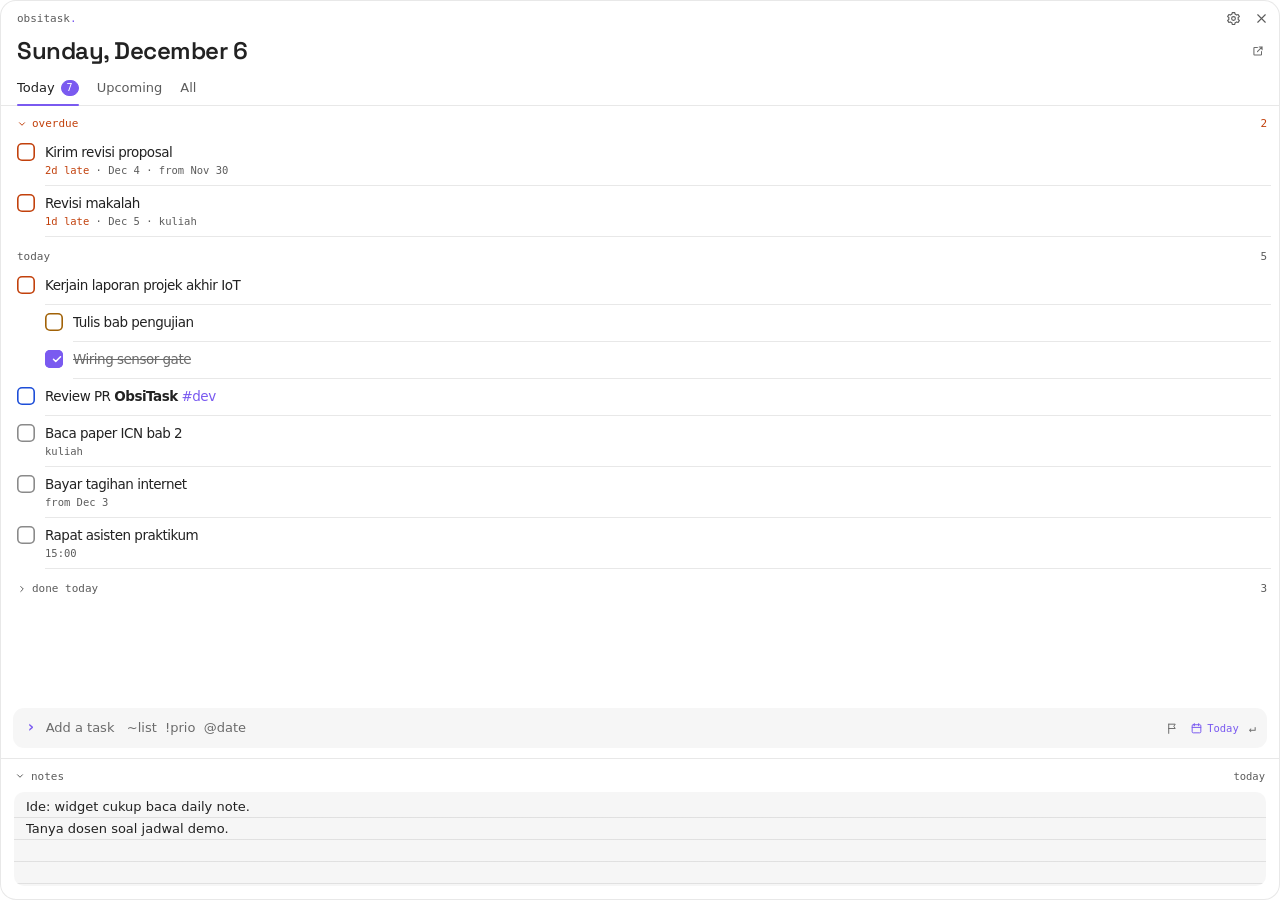
==== commit 1bb921db: "Fase D: redesign tampilan, opacity, satu window Settings - Tema Default baru (gaya Obsidian, hitam +" ====
--- a/src/index.html
+++ b/src/index.html
@@ -41,50 +41,39 @@
     <!-- Strip 7 hari (hanya di Upcoming) -->
     <div class="week" id="week" role="group" aria-label="Filter by day" hidden></div>
 
-    <!-- Kartu task: bar tambah task (Today / Upcoming) di atas, lalu daftar -->
-    <section class="card task-card" id="task-card">
-      <div class="add-wrap" id="add-wrap">
-        <!-- Quick-add: Enter atau + menyimpan; ~list !prio @date dikenali -->
-        <form class="add-bar" id="add-form" autocomplete="off">
-          <span class="add-prefix" aria-hidden="true">›</span>
-          <div class="add-field">
-            <div class="add-mirror" id="add-mirror" aria-hidden="true"></div>
-            <input id="add-input" type="text" placeholder="Add a task   ~list  !prio  @date" spellcheck="false" aria-label="Add a task"
-                   title="Enter to add. Try: ~list, !high !med !low, @today @tomorrow @2026-12-31" />
-          </div>
-          <button type="button" class="mini-btn p-none" id="add-priority" title="Priority" aria-label="Priority" aria-haspopup="true">
-            <svg viewBox="0 0 24 24"><path d="M5 21V4" /><path d="M5 4h12l-2.5 4 2.5 4H5" /></svg>
-          </button>
-          <button type="button" class="mini-btn" id="add-due" title="Due date" aria-label="Due date" aria-haspopup="true">
-            <svg viewBox="0 0 24 24"><rect x="4" y="5" width="16" height="15" rx="2" /><path d="M4 10h16M8 3v4M16 3v4" /></svg>
-            <span id="add-due-label"></span>
-          </button>
-          <button type="submit" class="add-go" id="add-go" title="Add task" aria-label="Add task">
-            <svg viewBox="0 0 24 24"><path d="M12 5v14M5 12h14" /></svg>
-          </button>
-        </form>
-        <!-- Saran list saat mengetik "~": membuka ke bawah, di bawah bar -->
-        <div class="suggest" id="suggest" role="listbox" aria-label="Lists" hidden></div>
-        <div class="add-preview" id="add-preview" aria-live="polite" hidden></div>
-      </div>
-      <ul class="task-list" id="tasks"></ul>
-      <p class="empty" id="empty" hidden></p>
-    </section>
+    <!-- Daftar task -->
+    <ul class="task-list" id="tasks"></ul>
+    <p class="empty" id="empty" hidden></p>
 
-    <!-- Pegangan di celah antara kartu: tarik / panah atas-bawah untuk mengubah tinggi Notes -->
-    <div class="resizer" id="notes-resizer" role="separator" aria-orientation="horizontal" aria-controls="notes-section"
-         aria-label="Resize notes" tabindex="0" title="Drag to resize notes · double-click to reset"></div>
+    <!-- Quick-add: Enter menyimpan; ~list !prio @date dikenali -->
+    <div class="add-wrap">
+      <div class="suggest" id="suggest" role="listbox" aria-label="Lists" hidden></div>
+      <form class="add-bar" id="add-form" autocomplete="off">
+        <span class="add-prefix" aria-hidden="true">›</span>
+        <div class="add-field">
+          <div class="add-mirror" id="add-mirror" aria-hidden="true"></div>
+          <input id="add-input" type="text" placeholder="Add a task   ~list  !prio  @date" spellcheck="false" aria-label="Add a task"
+                 title="Enter to add. Try: ~list, !high !med !low, @today @tomorrow @2026-12-31" />
+        </div>
+        <button type="button" class="mini-btn p-none" id="add-priority" title="Priority" aria-label="Priority" aria-haspopup="true">
+          <svg viewBox="0 0 24 24"><path d="M5 21V4" /><path d="M5 4h12l-2.5 4 2.5 4H5" /></svg>
+        </button>
+        <button type="button" class="mini-btn" id="add-due" title="Due date" aria-label="Due date" aria-haspopup="true">
+          <svg viewBox="0 0 24 24"><rect x="4" y="5" width="16" height="15" rx="2" /><path d="M4 10h16M8 3v4M16 3v4" /></svg>
+          <span id="add-due-label"></span>
+        </button>
+        <span class="add-enter" aria-hidden="true">↵</span>
+      </form>
+      <div class="add-preview" id="add-preview" aria-live="polite" hidden></div>
+    </div>
 
-    <!-- Kartu Notes: catatan di daily note hari ini -->
-    <section class="card notes" id="notes-section">
-      <div class="notes-head">
-        <button type="button" class="notes-toggle" id="notes-toggle" aria-expanded="true" aria-controls="notes" title="Notes in today's daily note">
-          <span class="pencil" aria-hidden="true"><svg viewBox="0 0 24 24"><path d="M4 20h4L19 9a2.8 2.8 0 00-4-4L4 16v4z" /><path d="M13.5 6.5l4 4" /></svg></span>
-          <span class="notes-title">Notes</span>
-          <span class="chev" aria-hidden="true"><svg viewBox="0 0 24 24"><path d="M9 6l6 6-6 6" /></svg></span>
-        </button>
-        <span class="status" id="notes-status" aria-live="polite"></span>
-      </div>
+    <!-- Catatan di daily note hari ini -->
+    <section class="notes" id="notes-section">
+      <button type="button" class="notes-head" id="notes-toggle" aria-expanded="true" aria-controls="notes">
+        <span class="chev"><svg viewBox="0 0 24 24"><path d="M9 6l6 6-6 6" /></svg></span>
+        <span class="notes-label">notes</span>
+        <span class="status" id="notes-status">today</span>
+      </button>
       <textarea id="notes" spellcheck="false" placeholder="Jot something down…" aria-label="Notes"></textarea>
     </section>
 
--- a/src/theme.css
+++ b/src/theme.css
@@ -16,12 +16,12 @@
 
 :root {
   /* Token dasar (lihat themes.js) */
-  --bg: #181818;
-  --card: #2a2a2a;
+  --bg: #1e1e1e;
+  --card: #242424;
   --text: #dadada;
   --muted: #a3a3a3;
-  --border: rgba(218, 218, 218, 0.06);
-  --secondary: #333333;
+  --border: rgba(218, 218, 218, 0.08);
+  --secondary: #262626;
   --hover: rgba(218, 218, 218, 0.035);
   --primary: #8a6cef;
   --on-primary: #121212;
@@ -34,34 +34,19 @@
 
   /* Token opsional: kalau tema tidak mengisinya, diturunkan dari token dasar */
   --faint: color-mix(in srgb, var(--muted) 85%, transparent);
-  --placeholder: var(--faint);
-  --sep: var(--border); /* garis antar task */
-  --raised: var(--card); /* popover / menu */
+  --raised: var(--card);
   --primary-text: var(--primary);
   --primary-soft: color-mix(in srgb, var(--primary) 26%, transparent);
   --ring: color-mix(in srgb, var(--text) 78%, transparent);
   --sidebar: var(--card);
 
-  /* Opacity latar widget (Settings > General, 0-100%; diset dari main.js).
-     Semua LATAR di widget memakai token --panel / --well / --f-* di bawah,
-     yaitu warna tema dengan alpha dikali nilai ini. Teks, ikon, checkbox,
-     garis bawah tab, tombol aksen, dan scrollbar memakai warna tema biasa,
-     jadi tetap penuh. Di window Settings nilainya tetap 100% (= warna asli). */
+  /* Opacity latar widget (diatur di Settings > General; diset dari main.js).
+     Hanya latar panel dan permukaan yang ikut; teks dan ikon tetap penuh. */
   --opacity: 100%;
 
-  /* Latar yang ikut opacity */
+  /* Turunan */
   --panel: color-mix(in srgb, var(--bg) var(--opacity), transparent);
-  --f-card: color-mix(in srgb, var(--card) var(--opacity), transparent); /* kartu task / Notes, kotak hari */
-  --well: color-mix(in srgb, var(--secondary) var(--opacity), transparent); /* kolom di kartu: bar tambah, kotak Notes, input, chip menu */
-  --f-hover: color-mix(in srgb, var(--hover) var(--opacity), transparent); /* hover baris, list terbuka */
-  --f-hover-strong: color-mix(in srgb, var(--hover-strong) var(--opacity), transparent); /* hover tombol */
-  --f-primary-soft: color-mix(in srgb, var(--primary-soft) var(--opacity), transparent); /* pilihan aktif */
-  --f-primary: color-mix(in srgb, var(--primary) var(--opacity), transparent); /* badge Today */
-  --f-raised: color-mix(in srgb, var(--raised) var(--opacity), transparent); /* popover, saran ~list */
-  --f-danger-soft: color-mix(in srgb, var(--danger-soft) var(--opacity), transparent);
-  --f-danger-bg: color-mix(in srgb, var(--danger-bg) var(--opacity), transparent); /* toast error */
-
-  /* Turunan */
+  --well: color-mix(in srgb, var(--secondary) var(--opacity), transparent);
   --hover-strong: color-mix(in srgb, var(--text) 12%, transparent);
   --chip: color-mix(in srgb, var(--text) 8%, transparent);
   --primary-line: color-mix(in srgb, var(--primary) 65%, transparent);
--- a/src/style.css
+++ b/src/style.css
@@ -48,7 +48,7 @@
   height: 100%;
   display: flex;
   flex-direction: column;
-  padding-bottom: 10px; /* kartu Notes 10px dari tepi bawah */
+  padding-bottom: 12px;
   background: var(--panel);
   border: 1px solid var(--border);
   border-radius: 16px;
@@ -80,7 +80,7 @@
   color: var(--muted);
   transition: background 0.15s, color 0.15s;
 }
-.icon-btn:hover { background: var(--f-hover-strong); color: var(--text); }
+.icon-btn:hover { background: var(--hover-strong); color: var(--text); }
 .icon-btn svg { width: 15px; height: 15px; }
 
 /* Judul satu baris + keterangan di kanan. */
@@ -118,7 +118,7 @@
   border-radius: 6px;
   color: var(--faint);
 }
-.ghost-icon:hover { color: var(--text); background: var(--f-hover-strong); }
+.ghost-icon:hover { color: var(--text); background: var(--hover-strong); }
 .ghost-icon svg { width: 14px; height: 14px; }
 
 /* Tab teks rata kiri, garis bawah aksen untuk tab aktif. */
@@ -127,6 +127,7 @@
   display: flex;
   gap: 18px;
   padding: 0 16px;
+  border-bottom: 1px solid var(--border);
 }
 .tabs button {
   position: relative;
@@ -146,7 +147,7 @@
   position: absolute;
   left: 0;
   right: 0;
-  bottom: 0;
+  bottom: -1px;
   height: 2px;
   border-radius: 2px;
   background: var(--primary);
@@ -164,10 +165,8 @@
   font-variant-numeric: tabular-nums;
 }
 .tabs button[aria-selected="true"] .badge {
-  /* Angka gelap/terang di atas aksen pekat; begitu latarnya memudar (< 80%)
-     pakai warna teks biasa supaya angkanya tetap terbaca. */
-  color: color-mix(in srgb, var(--on-primary) clamp(0%, (var(--opacity) - 79.5%) * 1000, 100%), var(--text));
-  background: var(--f-primary);
+  color: var(--on-primary);
+  background: var(--primary);
   border-color: var(--primary);
 }
 
@@ -179,7 +178,7 @@
   grid-template-columns: repeat(7, 1fr);
   align-items: start; /* tinggi tombol = isinya; tanpa ini tombol meregang dan isinya bergeser */
   gap: 4px;
-  padding: 6px 10px 0;
+  padding: 10px 12px 2px;
 }
 .day {
   display: flex;
@@ -188,12 +187,10 @@
   gap: 1px;
   padding: 5px 0 6px;
   border-radius: 9px;
-  border: 1px solid var(--border);
-  background: var(--f-card);
+  border: 1px solid transparent;
   transition: background 0.12s;
 }
-/* Hover: lapisan tipis di atas warna kartu. */
-.day:hover { background-image: linear-gradient(var(--f-hover-strong), var(--f-hover-strong)); }
+.day:hover { background: var(--hover-strong); }
 .day .wd { font: 10px/1.3 var(--mono); color: var(--muted); }
 .day .dn { font: 600 15px/1.25 var(--display); }
 .day .bar-slot { height: 14px; display: flex; align-items: flex-end; }
@@ -201,41 +198,22 @@
 .day.zero .wd, .day.zero .dn { opacity: 0.55; }
 .day.zero .bar { height: 1px; background: var(--faint); opacity: 0.6; }
 .day.off { opacity: 0.4; cursor: default; }
-.day[aria-pressed="true"] { background: var(--f-primary-soft); border-color: var(--primary-line); }
+.day[aria-pressed="true"] { background: var(--primary-soft); border-color: var(--primary-line); }
 .day[aria-pressed="true"] .dn { color: var(--primary-text); }
-
-/* ---------- Kartu ---------- */
-
-/* Kartu task dan kartu Notes: 10px dari tepi kiri/kanan/bawah, 8px antar kartu
-   (celah itu = pegangan resize). Judul, tab, dan strip 7 hari ada di panel. */
-.card {
-  margin: 0 10px;
-  background: var(--f-card);
-  border: 1px solid var(--border);
-  border-radius: 14px;
-}
-.task-card {
-  /* Ambil sisa ruang; tinggi Notes diatur main.js (layoutNotes). */
-  flex: 1 1 0;
-  min-height: 0;
-  margin-top: 8px;
-  display: flex;
-  flex-direction: column;
-  position: relative;
-}
 
 /* ---------- Daftar task ---------- */
 
 .task-list {
   list-style: none;
   margin: 0;
-  padding: 2px 8px 6px 10px;
+  padding: 4px 8px 4px 12px;
   overflow-y: auto;
+  /* Ambil sisa ruang saja (basis 0), jadi Notes tetap ±96px; kalau widget
+     pendek, daftar berhenti di 72px dan Notes yang menyusut. */
   flex: 1 1 0;
-  min-height: 0;
+  min-height: 72px;
 }
 .task-list ul { list-style: none; margin: 0; padding: 0; }
-.panel[data-tab="all"] .task-list { padding-top: 6px; }
 
 .task {
   position: relative;
@@ -245,9 +223,9 @@
   padding-left: 4px;
   border-radius: 7px;
 }
-.task:hover, .task:focus-within { background: var(--f-hover); }
-
-/* Checkbox lingkaran 18px; garisnya menandai prioritas. */
+.task:hover, .task:focus-within { background: var(--hover); }
+
+/* Kotak checkbox 18px; garisnya menandai prioritas. */
 .task .box {
   flex: none;
   width: 18px;
@@ -257,12 +235,12 @@
   place-items: center;
   /* Garis 1.6px lewat box-shadow: border dibulatkan ke piksel layar (1.14px di 175%). */
   box-shadow: inset 0 0 0 1.6px var(--box-ring);
-  border-radius: 50%;
+  border-radius: 5px;
   color: var(--on-primary);
   --box-ring: var(--ring);
   transition: background 0.15s, box-shadow 0.15s;
 }
-.task .box:hover { background: var(--f-hover-strong); }
+.task .box:hover { background: var(--hover-strong); }
 .task .box svg { width: 12px; height: 12px; stroke-width: 3; opacity: 0; }
 .task.p-high .box { --box-ring: var(--p-high); }
 .task.p-medium .box { --box-ring: var(--p-medium); }
@@ -287,7 +265,7 @@
   align-items: flex-start;
   gap: 4px;
   padding: 7px 0 7px;
-  border-bottom: 1px solid var(--sep);
+  border-bottom: 1px solid var(--border);
 }
 .task .body { min-width: 0; flex: 1; }
 .task .title {
@@ -346,7 +324,7 @@
 }
 .task .more svg { fill: currentColor; }
 .task:hover .more, .task:focus-within .more, .task .more[aria-expanded="true"] { opacity: 1; }
-.task .more:hover, .task .more[aria-expanded="true"] { background: var(--f-hover-strong); color: var(--text); }
+.task .more:hover, .task .more[aria-expanded="true"] { background: var(--hover-strong); color: var(--text); }
 
 /* Judul grup: mono kecil huruf kecil, jumlah di kanan. */
 .task-list .group {
@@ -380,8 +358,8 @@
 /* ---------- Tab All: satu blok per list ---------- */
 
 .list-block { border-radius: 12px; margin-bottom: 2px; }
-.list-block.open { background: var(--f-hover); padding-bottom: 6px; }
-.list-head { display: flex; align-items: center; gap: 2px; height: 36px; padding: 0 3px 0 6px; }
+.list-block.open { background: var(--hover); padding-bottom: 6px; }
+.list-head { display: flex; align-items: center; gap: 2px; height: 36px; padding: 0 4px 0 6px; }
 .list-toggle {
   flex: 1;
   min-width: 0;
@@ -400,18 +378,17 @@
   text-overflow: ellipsis;
 }
 .list-count { font: 11px var(--mono); color: var(--muted); font-variant-numeric: tabular-nums; }
-/* + di samping nama list: ikon aksen tanpa kotak, area klik ±30px. */
 .list-plus {
   flex: none;
-  width: 30px;
-  height: 30px;
+  width: 26px;
+  height: 26px;
   display: grid;
   place-items: center;
-  border-radius: 8px;
-  color: var(--primary-text);
-}
-.list-plus:hover { background: var(--f-hover-strong); }
-.list-plus svg { width: 15px; height: 15px; stroke-width: 2.2; }
+  border-radius: 7px;
+  color: var(--muted);
+}
+.list-plus:hover { color: var(--text); background: var(--hover-strong); }
+.list-plus svg { width: 14px; height: 14px; stroke-width: 2; }
 .list-block .list-tasks { padding: 0 6px 0 6px; }
 .list-block .group { padding: 10px 4px 3px 4px; }
 .list-empty { padding: 2px 4px 6px 32px; font-size: 12px; color: var(--faint); }
@@ -455,19 +432,17 @@
 
 /* ---------- Quick-add ---------- */
 
-/* Bar tambah task di atas kartu task (Today / Upcoming; All punya + per list). */
-.add-wrap { position: relative; flex: none; margin: 10px 10px 4px; }
-.panel[data-tab="all"] .add-wrap { display: none; }
+.add-wrap { position: relative; flex: none; margin: 8px 12px 0; }
 
 .add-bar {
   height: 40px;
   display: flex;
   align-items: center;
   gap: 2px;
-  padding: 0 6px 0 12px;
+  padding: 0 8px 0 12px;
   background: var(--well);
   border: 1px solid transparent;
-  border-radius: 10px;
+  border-radius: 11px;
 }
 .add-bar:focus-within { border-color: var(--primary-line); }
 .add-prefix { flex: none; font: 600 16px/1 var(--mono); color: var(--primary-text); margin-top: -2px; }
@@ -492,7 +467,7 @@
   user-select: text;
   -webkit-user-select: text;
 }
-.add-field input::placeholder { color: var(--placeholder); white-space: pre; }
+.add-field input::placeholder { color: var(--faint); white-space: pre; }
 .add-field input::selection { color: transparent; background: var(--selection); }
 .add-field input:focus { outline: none; }
 .add-mirror {
@@ -504,24 +479,11 @@
 /* Token sebagai chip: latar tipis saja (tanpa padding/bayangan, supaya posisi
    huruf tetap sama persis dengan input di atasnya). */
 .tok { border-radius: 3px; }
-.tok.date { color: var(--tok-date); background: color-mix(in srgb, color-mix(in srgb, var(--tok-date) 10%, transparent) var(--opacity), transparent); }
-.tok.prio { color: var(--tok-prio); background: color-mix(in srgb, color-mix(in srgb, var(--tok-prio) 10%, transparent) var(--opacity), transparent); }
-.tok.list { color: var(--tok-list); background: color-mix(in srgb, color-mix(in srgb, var(--tok-list) 10%, transparent) var(--opacity), transparent); }
-
-/* Tombol +: sama dengan Enter. Tombol aksen tidak ikut opacity. */
-.add-go {
-  flex: none;
-  width: 28px;
-  height: 28px;
-  margin-left: 4px;
-  display: grid;
-  place-items: center;
-  border-radius: 8px;
-  color: var(--on-primary);
-  background: var(--primary);
-}
-.add-go:hover { filter: brightness(1.12); }
-.add-go svg { width: 15px; height: 15px; stroke-width: 2.4; }
+.tok.date { color: var(--tok-date); background: color-mix(in srgb, var(--tok-date) 10%, transparent); }
+.tok.prio { color: var(--tok-prio); background: color-mix(in srgb, var(--tok-prio) 10%, transparent); }
+.tok.list { color: var(--tok-list); background: color-mix(in srgb, var(--tok-list) 10%, transparent); }
+
+.add-enter { flex: none; padding: 0 2px 0 4px; font: 12px var(--mono); color: var(--faint); }
 
 .mini-btn {
   flex: none;
@@ -538,7 +500,7 @@
   white-space: nowrap;
   transition: background 0.12s, color 0.12s;
 }
-.mini-btn:hover, .mini-btn[aria-expanded="true"] { background: var(--f-hover-strong); color: var(--text); }
+.mini-btn:hover, .mini-btn[aria-expanded="true"] { background: var(--hover-strong); color: var(--text); }
 .mini-btn svg { width: 13px; height: 13px; }
 .mini-btn.p-high { color: var(--p-high); }
 .mini-btn.p-medium { color: var(--p-medium); }
@@ -548,7 +510,7 @@
 
 /* Pratinjau hasil: "→ Kuliah · High · Wed, Nov 18". */
 .add-preview {
-  padding: 6px 4px 0 14px;
+  padding: 5px 4px 0 14px;
   font: 10.5px/14px var(--mono);
   color: var(--muted);
   white-space: nowrap;
@@ -557,18 +519,18 @@
 }
 .add-preview .warn { color: var(--danger); }
 
-/* Saran list saat mengetik "~": membuka ke bawah, di bawah bar. */
+/* Saran list saat mengetik "~" (di atas bar). */
 .suggest {
   position: absolute;
   left: 22px;
-  top: 46px;
+  bottom: calc(100% + 6px);
   z-index: 4;
   width: 220px;
   max-width: calc(100% - 22px);
   max-height: 200px;
   overflow-y: auto;
   padding: 4px;
-  background: var(--f-raised);
+  background: var(--raised);
   border: 1px solid var(--border);
   border-radius: 10px;
   box-shadow: 0 8px 24px var(--shadow);
@@ -586,7 +548,7 @@
 .suggest button .tilde { font: 12px var(--mono); color: var(--tok-list); }
 .suggest button .name { flex: 1; min-width: 0; overflow: hidden; text-overflow: ellipsis; white-space: nowrap; }
 .suggest button .n { font: 10.5px var(--mono); color: var(--muted); }
-.suggest button:hover, .suggest button[aria-selected="true"] { background: var(--f-primary-soft); }
+.suggest button:hover, .suggest button[aria-selected="true"] { background: var(--primary-soft); }
 
 /* ---------- Popover ---------- */
 
@@ -600,7 +562,7 @@
   flex-direction: column;
   gap: 8px;
   color: var(--text);
-  background: var(--f-raised);
+  background: var(--raised);
   border: 1px solid var(--border);
   border-radius: 11px;
   box-shadow: 0 8px 24px var(--shadow);
@@ -621,12 +583,12 @@
   font-weight: 500;
   color: var(--muted);
   white-space: nowrap;
-  background: var(--well);
+  background: var(--secondary);
   border: 1px solid transparent;
   border-radius: 7px;
 }
-.pop-chip:hover { background: var(--f-hover-strong); color: var(--text); }
-.pop-chip[aria-pressed="true"] { color: var(--text); background: var(--f-primary-soft); border-color: var(--primary-line); }
+.pop-chip:hover { background: var(--hover-strong); color: var(--text); }
+.pop-chip[aria-pressed="true"] { color: var(--text); background: var(--primary-soft); border-color: var(--primary-line); }
 .pop-chip .dot { width: 8px; height: 8px; border-radius: 2.5px; border: 1.5px solid var(--muted); }
 .pop-chip.p-high .dot { border-color: var(--p-high); }
 .pop-chip.p-medium .dot { border-color: var(--p-medium); }
@@ -637,7 +599,7 @@
   padding: 4px 6px;
   font: 12px var(--sans);
   color: var(--text);
-  background: var(--well);
+  background: var(--secondary);
   border: 1px solid var(--border);
   border-radius: 7px;
 }
@@ -653,100 +615,61 @@
   border-top: 1px solid var(--border);
   border-radius: 0 0 7px 7px;
 }
-.pop-danger:hover { background: var(--f-danger-soft); }
+.pop-danger:hover { background: var(--danger-soft); }
 .pop-danger span { display: grid; }
 .pop-danger svg { width: 14px; height: 14px; }
 
-/* ---------- Pegangan resize (celah 8px antara kartu) ---------- */
-
-.resizer {
-  flex: none;
-  position: relative;
-  height: 8px;
-  margin: 0 10px;
-  cursor: row-resize;
-  outline: none;
-  touch-action: none;
-}
-/* Garis tipis penanda: muncul saat hover, fokus keyboard, dan saat ditarik. */
-.resizer::after {
-  content: "";
-  position: absolute;
-  left: 30%;
-  right: 30%;
-  top: 3px;
-  height: 2px;
-  border-radius: 1px;
-  background: var(--ring);
-  opacity: 0;
-  transition: opacity 0.12s;
-}
-.resizer:hover::after { opacity: 0.8; }
-.resizer:focus-visible::after, .resizer.dragging::after { opacity: 1; background: var(--primary); }
-/* Notes dilipat: pegangan disembunyikan, celahnya tetap 8px. */
-.panel.notes-folded .resizer { visibility: hidden; }
-body.resizing, body.resizing * { cursor: row-resize !important; }
-
 /* ---------- Notes ---------- */
 
 .notes {
-  flex: none;
+  flex: 0 1 auto;
   min-height: 0;
   display: flex;
   flex-direction: column;
-  padding: 2px 10px 10px;
-  overflow: hidden;
-}
-.notes.collapsed { padding-bottom: 2px; }
+  margin-top: 10px;
+  padding: 2px 12px 0;
+  border-top: 1px solid var(--border);
+}
 .notes-head {
   flex: none;
-  height: 36px;
-  display: flex;
-  align-items: center;
-  gap: 8px;
+  width: 100%;
+  height: 30px;
+  display: flex;
+  align-items: center;
+  gap: 6px;
   padding: 0 2px;
-}
-.notes-toggle {
-  min-width: 0;
-  display: flex;
-  align-items: center;
-  gap: 7px;
-  height: 28px;
-  padding: 0 4px 0 0;
-  border-radius: 7px;
+  font: 11px var(--mono);
+  color: var(--muted);
   text-align: left;
 }
-.notes-toggle .pencil { display: grid; color: var(--muted); }
-.notes-toggle .pencil svg { width: 15px; height: 15px; }
-.notes-title { font: 600 15px/1 var(--display); letter-spacing: -0.2px; color: var(--text); }
-.notes-toggle .chev { color: var(--muted); }
-.notes-toggle:hover .chev, .notes-toggle:hover .pencil { color: var(--text); }
-.notes-head .status {
-  margin-left: auto;
-  font: 11px var(--mono);
-  color: var(--faint);
-  white-space: nowrap;
-}
+.notes-head:hover { color: var(--text); }
+.notes-head .status { margin-left: auto; font-size: 10.5px; color: var(--muted); }
 .notes.collapsed textarea { display: none; }
 
-/* Kotak tulis polos. */
+/* Kotak bergaris seperti buku tulis: garis tiap 22px, ikut menggulung. */
 .notes textarea {
   display: block;
   width: 100%;
-  flex: 1 1 auto;
-  min-height: 0;
+  /* ±96px; boleh menyusut sampai satu baris kalau widget pendek */
+  flex: 0 1 96px;
+  height: auto;
+  min-height: 32px;
   resize: none;
-  padding: 9px 12px;
-  font: 13px/1.55 var(--sans);
-  color: var(--text);
-  background: var(--well);
+  padding: 4px 12px;
+  font: 13px/22px var(--sans);
+  color: var(--text);
+  background-color: var(--well);
+  background-image: repeating-linear-gradient(to bottom, transparent 0, transparent 21px, var(--border) 21px, var(--border) 22px);
+  background-position: 0 4px;
+  background-attachment: local;
   border: 1px solid transparent;
-  border-radius: 10px;
+  border-radius: 11px;
   user-select: text;
   -webkit-user-select: text;
   cursor: text;
 }
-.notes textarea::placeholder { color: var(--placeholder); }
+.panel[data-tab="upcoming"] .notes textarea { flex-basis: 74px; }
+.notes textarea::placeholder { color: var(--faint); }
 .notes textarea:focus { outline: none; border-color: var(--primary-line); }
 
 /* ---------- Toast ---------- */
@@ -760,7 +683,7 @@
   padding: 7px 12px;
   font-size: 12px;
   color: var(--on-danger);
-  background: var(--f-danger-bg);
+  background: var(--danger-bg);
   border-radius: 9px;
   z-index: 6;
 }
@@ -768,7 +691,7 @@
 .toast.info {
   white-space: nowrap;
   color: var(--text);
-  background: var(--f-raised);
+  background: var(--raised);
   border: 1px solid var(--border);
   box-shadow: 0 6px 18px var(--shadow);
 }
@@ -781,7 +704,7 @@
   position: fixed;
   inset: 0;
   display: flex;
-  background: var(--panel);
+  background: var(--bg);
   border: 1px solid var(--border);
   border-radius: 16px;
   overflow-y: auto;
@@ -813,7 +736,7 @@
   padding: 7px 9px;
   font: 13px var(--sans);
   color: var(--text);
-  background: var(--well);
+  background: var(--secondary);
   border: 1px solid var(--border);
   border-radius: 8px;
   user-select: text;
@@ -829,30 +752,26 @@
   font-size: 12px;
   font-weight: 600;
 }
-.ghost-btn { background: var(--well); border: 1px solid var(--border); }
-.ghost-btn:hover { background: var(--f-hover-strong); }
+.ghost-btn { background: var(--secondary); border: 1px solid var(--border); }
+.ghost-btn:hover { background: var(--hover-strong); }
 .primary-btn { background: var(--primary); color: var(--on-primary); }
 .primary-btn:hover { filter: brightness(1.12); }
 
 /* ---------- Widget sempit ---------- */
 
-/* Placeholder quick-add utuh: label tanggal di tombol kalender disembunyikan
-   (ikonnya tetap berwarna aksen; tanggalnya ada di pratinjau dan tooltip). */
-@media (max-width: 380px) {
-  #add-due-label { display: none; }
-}
-
 @media (max-width: 320px) {
   .title { font-size: 21px; }
+  #add-due-label { display: none; }
   .tabs { gap: 14px; }
 }
 
 /* ---------- Widget pendek ---------- */
 
 @media (max-height: 420px) {
+  .panel { padding-bottom: 8px; }
   .heading { padding-bottom: 6px; }
   .week { padding-top: 4px; }
   .day { padding: 2px 0 3px; }
-  .add-wrap { margin-top: 8px; }
-  .notes-head { height: 32px; }
-}
+  .add-wrap { margin-top: 6px; }
+  .notes { margin-top: 6px; }
+}
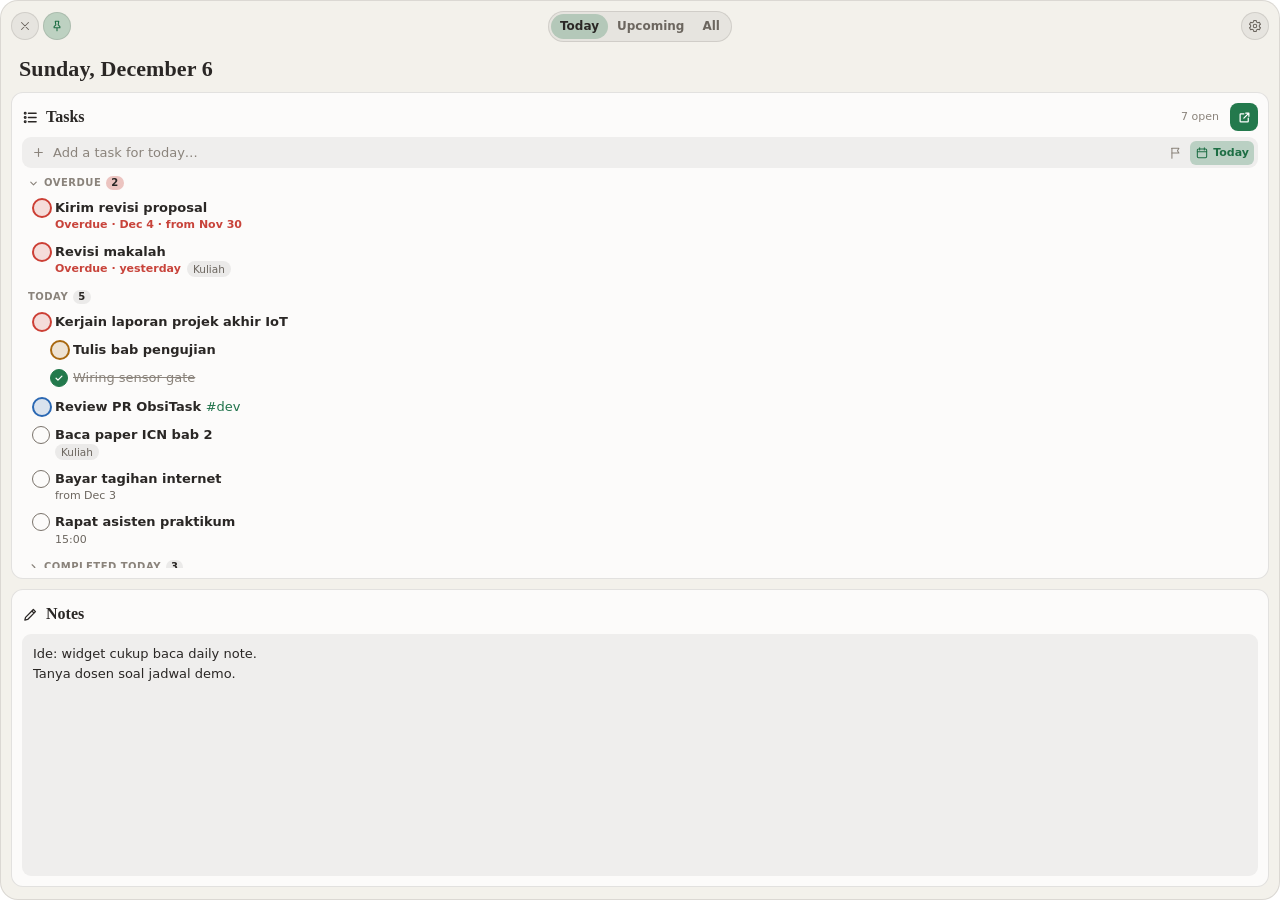
==== commit 86b05653: "Fase C: window Settings terpisah dan tema warna - Window Settings (label settings, 720x640, dekorasi" ====
--- a/src/index.html
+++ b/src/index.html
@@ -10,51 +10,48 @@
 </head>
 <body>
   <div class="panel" id="panel">
-    <!-- Bar atas: seluruh bar (kecuali tombol) dipakai untuk menggeser widget -->
+    <!-- Bar atas: area kosongnya dipakai untuk menggeser widget -->
     <header class="topbar" data-tauri-drag-region>
-      <span class="brand" data-tauri-drag-region>obsitask<span class="brand-dot" data-tauri-drag-region>.</span></span>
-      <div class="bar-actions" data-tauri-drag-region>
+      <div class="bar-side" data-tauri-drag-region>
+        <button class="icon-btn" id="btn-close" title="Close" aria-label="Close">
+          <svg viewBox="0 0 24 24"><path d="M6 6l12 12M18 6L6 18" /></svg>
+        </button>
+        <button class="icon-btn" id="btn-pin" title="Always on top" aria-label="Always on top" aria-pressed="true">
+          <svg viewBox="0 0 24 24"><path d="M9 4h6l-1 6 3 3v2H7v-2l3-3-1-6zM12 15v5" /></svg>
+        </button>
+      </div>
+
+      <div class="segmented" role="tablist" aria-label="View">
+        <button role="tab" data-tab="today" aria-selected="true" title="Overdue, due today, and today's daily note">Today</button>
+        <button role="tab" data-tab="upcoming" aria-selected="false" title="Due in the coming days">Upcoming</button>
+        <button role="tab" data-tab="all" aria-selected="false" title="All lists in the tasks file">All</button>
+      </div>
+
+      <div class="bar-side end" data-tauri-drag-region>
         <button class="icon-btn" id="btn-settings" title="Settings" aria-label="Settings">
           <svg viewBox="0 0 24 24"><circle cx="12" cy="12" r="3" /><path d="M19.4 13.5a7.6 7.6 0 000-3l2-1.5-2-3.4-2.3.9a7.5 7.5 0 00-2.6-1.5L14 2.5h-4l-.5 2.5a7.5 7.5 0 00-2.6 1.5l-2.3-.9-2 3.4 2 1.5a7.6 7.6 0 000 3l-2 1.5 2 3.4 2.3-.9a7.5 7.5 0 002.6 1.5l.5 2.5h4l.5-2.5a7.5 7.5 0 002.6-1.5l2.3.9 2-3.4-2-1.5z" /></svg>
-        </button>
-        <button class="icon-btn" id="btn-close" title="Close" aria-label="Close">
-          <svg viewBox="0 0 24 24"><path d="M6 6l12 12M18 6L6 18" /></svg>
         </button>
       </div>
     </header>
 
-    <!-- Judul: tanggal / "Upcoming" / "All lists", keterangan di kanan -->
-    <div class="heading" data-tauri-drag-region>
-      <h1 class="title" id="title" data-tauri-drag-region></h1>
-      <span class="title-meta" id="title-meta" data-tauri-drag-region></span>
-      <button class="ghost-icon" id="btn-open" title="Open in Obsidian" aria-label="Open in Obsidian">
-        <svg viewBox="0 0 24 24"><path d="M14 5h5v5M19 5l-8 8M11 6H6a1 1 0 00-1 1v11a1 1 0 001 1h11a1 1 0 001-1v-5" /></svg>
-      </button>
-    </div>
-
-    <nav class="tabs" role="tablist" aria-label="View">
-      <button role="tab" data-tab="today" aria-selected="true" title="Overdue, due today, and today's daily note">Today<span class="badge" id="today-badge" hidden></span></button>
-      <button role="tab" data-tab="upcoming" aria-selected="false" title="Due in the coming days">Upcoming</button>
-      <button role="tab" data-tab="all" aria-selected="false" title="All lists in the tasks file">All</button>
-    </nav>
-
-    <!-- Strip 7 hari (hanya di Upcoming) -->
-    <div class="week" id="week" role="group" aria-label="Filter by day" hidden></div>
+    <h1 class="date" id="date" data-tauri-drag-region></h1>
 
     <!-- Daftar task -->
-    <ul class="task-list" id="tasks"></ul>
-    <p class="empty" id="empty" hidden></p>
-
-    <!-- Quick-add: Enter menyimpan; ~list !prio @date dikenali -->
-    <div class="add-wrap">
-      <div class="suggest" id="suggest" role="listbox" aria-label="Lists" hidden></div>
+    <section class="card tasks-card">
+      <div class="card-head">
+        <svg class="card-icon" viewBox="0 0 24 24"><path d="M9 6h11M9 12h11M9 18h11" /><circle cx="4.5" cy="6" r="1.2" /><circle cx="4.5" cy="12" r="1.2" /><circle cx="4.5" cy="18" r="1.2" /></svg>
+        <h2>Tasks</h2>
+        <button class="text-btn" id="btn-completed" type="button" aria-pressed="false" hidden>Show completed</button>
+        <span class="count" id="count"></span>
+        <button class="accent-btn" id="btn-open" title="Open in Obsidian" aria-label="Open in Obsidian">
+          <svg viewBox="0 0 24 24"><path d="M14 5h5v5M19 5l-8 8M11 6H6a1 1 0 00-1 1v11a1 1 0 001 1h11a1 1 0 001-1v-5" /></svg>
+        </button>
+      </div>
+      <!-- Tambah task: Enter menyimpan; !high / !med / !low dan @today / @tomorrow / @YYYY-MM-DD dikenali -->
       <form class="add-bar" id="add-form" autocomplete="off">
-        <span class="add-prefix" aria-hidden="true">›</span>
-        <div class="add-field">
-          <div class="add-mirror" id="add-mirror" aria-hidden="true"></div>
-          <input id="add-input" type="text" placeholder="Add a task   ~list  !prio  @date" spellcheck="false" aria-label="Add a task"
-                 title="Enter to add. Try: ~list, !high !med !low, @today @tomorrow @2026-12-31" />
-        </div>
+        <svg viewBox="0 0 24 24"><path d="M12 5v14M5 12h14" /></svg>
+        <input id="add-input" type="text" placeholder="Add a task…" spellcheck="false" aria-label="Add a task"
+               title="Enter to add. Try: !high !med !low, @today @tomorrow @2026-12-31, ~list" />
         <button type="button" class="mini-btn p-none" id="add-priority" title="Priority" aria-label="Priority" aria-haspopup="true">
           <svg viewBox="0 0 24 24"><path d="M5 21V4" /><path d="M5 4h12l-2.5 4 2.5 4H5" /></svg>
         </button>
@@ -62,19 +59,19 @@
           <svg viewBox="0 0 24 24"><rect x="4" y="5" width="16" height="15" rx="2" /><path d="M4 10h16M8 3v4M16 3v4" /></svg>
           <span id="add-due-label"></span>
         </button>
-        <span class="add-enter" aria-hidden="true">↵</span>
       </form>
-      <div class="add-preview" id="add-preview" aria-live="polite" hidden></div>
-    </div>
+      <ul class="task-list" id="tasks"></ul>
+      <p class="empty" id="empty" hidden></p>
+    </section>
 
-    <!-- Catatan di daily note hari ini -->
-    <section class="notes" id="notes-section">
-      <button type="button" class="notes-head" id="notes-toggle" aria-expanded="true" aria-controls="notes">
-        <span class="chev"><svg viewBox="0 0 24 24"><path d="M9 6l6 6-6 6" /></svg></span>
-        <span class="notes-label">notes</span>
-        <span class="status" id="notes-status">today</span>
-      </button>
-      <textarea id="notes" spellcheck="false" placeholder="Jot something down…" aria-label="Notes"></textarea>
+    <!-- Catatan kecil -->
+    <section class="card notes-card">
+      <div class="card-head">
+        <svg class="card-icon" viewBox="0 0 24 24"><path d="M4 20l1-4L16 5l3 3L8 19l-4 1zM14 7l3 3" /></svg>
+        <h2>Notes</h2>
+        <span class="status" id="notes-status"></span>
+      </div>
+      <textarea id="notes" spellcheck="false" placeholder="Jot something down…"></textarea>
     </section>
 
     <div class="toast" id="toast" role="status" hidden></div>
--- a/src/theme.css
+++ b/src/theme.css
@@ -1,76 +1,56 @@
 /*
- * Token warna + font bersama untuk widget dan window Settings.
+ * Token warna bersama untuk widget dan window Settings.
  * Nilai di :root = tema Default (dark), dipakai sebelum themes.js berjalan.
  * themes.js menimpa token dasar lewat :root[data-theme][data-mode]; token
  * turunan di bawah dihitung ulang otomatis dari token dasar.
  */
-
-/* Space Grotesk (SIL OFL 1.1, lihat fonts/SpaceGrotesk-OFL.txt), dibundel.
-   Inter dan Hack Nerd Font dipanggil lewat nama dari font Windows. */
-@font-face {
-  font-family: "Space Grotesk";
-  src: url("fonts/SpaceGrotesk.ttf") format("truetype");
-  font-weight: 300 700;
-  font-display: swap;
-}
-
 :root {
   /* Token dasar (lihat themes.js) */
-  --bg: #1e1e1e;
-  --card: #242424;
-  --text: #dadada;
-  --muted: #a3a3a3;
-  --border: rgba(218, 218, 218, 0.08);
-  --secondary: #262626;
-  --hover: rgba(218, 218, 218, 0.035);
-  --primary: #8a6cef;
-  --on-primary: #121212;
-  --danger: #ff8a5c;
-  --p-high: #ff8a5c;
-  --p-medium: #f2c14e;
-  --p-low: #5aa9ff;
-  --tag: #ab94f7;
-  --selection: rgba(138, 108, 239, 0.32);
+  --bg: rgb(40, 38, 37);
+  --card: rgba(255, 255, 255, 0.065);
+  --text: #f3f0ea;
+  --muted: #a9a39b;
+  --border: rgba(255, 255, 255, 0.08);
+  --secondary: rgba(255, 255, 255, 0.065);
+  --hover: rgba(255, 255, 255, 0.05);
+  --primary: #2f9461;
+  --on-primary: #ffffff;
+  --danger: #ff5f52;
+  --p-high: #ff6b5e;
+  --p-medium: #f0b445;
+  --p-low: #62a8f2;
+  --tag: #86c7a3;
+  --selection: rgba(47, 148, 97, 0.35);
 
   /* Token opsional: kalau tema tidak mengisinya, diturunkan dari token dasar */
   --faint: color-mix(in srgb, var(--muted) 85%, transparent);
   --raised: var(--card);
   --primary-text: var(--primary);
-  --primary-soft: color-mix(in srgb, var(--primary) 26%, transparent);
   --ring: color-mix(in srgb, var(--text) 78%, transparent);
-  --sidebar: var(--card);
-
-  /* Opacity latar widget (diatur di Settings > General; diset dari main.js).
-     Hanya latar panel dan permukaan yang ikut; teks dan ikon tetap penuh. */
-  --opacity: 100%;
 
   /* Turunan */
-  --panel: color-mix(in srgb, var(--bg) var(--opacity), transparent);
-  --well: color-mix(in srgb, var(--secondary) var(--opacity), transparent);
+  --panel: color-mix(in srgb, var(--bg) 93%, transparent);
+  --well: var(--secondary);
   --hover-strong: color-mix(in srgb, var(--text) 12%, transparent);
   --chip: color-mix(in srgb, var(--text) 8%, transparent);
+  --primary-soft: color-mix(in srgb, var(--primary) 26%, transparent);
   --primary-line: color-mix(in srgb, var(--primary) 65%, transparent);
   --danger-soft: color-mix(in srgb, var(--danger) 13%, transparent);
+  --danger-count: color-mix(in srgb, var(--danger) 30%, transparent);
   --danger-bg: color-mix(in srgb, var(--danger) 62%, #000);
   --on-danger: #ffffff;
   --scroll: color-mix(in srgb, var(--text) 16%, transparent);
   --scroll-hover: color-mix(in srgb, var(--text) 28%, transparent);
   --shadow: rgba(0, 0, 0, 0.45);
-  /* Warna token quick-add: @tanggal biru, !prioritas oranye, ~list ungu. */
-  --tok-date: var(--p-low);
-  --tok-prio: var(--p-high);
-  --tok-list: var(--primary-text);
 
-  /* Font */
-  --display: "Space Grotesk", "Segoe UI Variable Display", "Segoe UI", system-ui, sans-serif;
-  --sans: "Inter", "Segoe UI Variable Text", "Segoe UI", system-ui, -apple-system, sans-serif;
-  --mono: "Hack Nerd Font", "Hack Nerd Font Mono", Hack, Consolas, monospace;
+  --serif: "Iowan Old Style", "Palatino Linotype", "Book Antiqua", Georgia, serif;
+  --sans: "Segoe UI Variable Text", "Segoe UI", system-ui, -apple-system, sans-serif;
 
   color-scheme: dark;
 }
 
 :root[data-mode="light"] {
-  --shadow: rgba(20, 20, 30, 0.14);
+  --shadow: rgba(40, 32, 24, 0.16);
   color-scheme: light;
 }
 
--- a/src/style.css
+++ b/src/style.css
@@ -39,8 +39,6 @@
   outline-offset: 1px;
 }
 
-[hidden] { display: none !important; }
-
 /* ---------- Panel ---------- */
 
 .panel {
@@ -48,258 +46,219 @@
   height: 100%;
   display: flex;
   flex-direction: column;
-  padding-bottom: 12px;
+  gap: 10px;
+  padding: 10px 10px 12px;
   background: var(--panel);
   border: 1px solid var(--border);
-  border-radius: 16px;
+  border-radius: 18px;
   overflow: hidden;
 }
 
-/* Bar atas ±34px; seluruh bar menggeser widget. */
 .topbar {
+  display: flex;
+  align-items: center;
+  gap: 6px;
   flex: none;
-  height: 34px;
-  display: flex;
-  align-items: center;
-  justify-content: space-between;
-  padding: 0 4px 0 16px;
-}
-.brand {
-  font: 11px/1 var(--mono);
-  color: var(--muted);
-}
-.brand-dot { color: var(--primary-text); }
-.bar-actions { display: flex; gap: 0; }
+}
+
+.bar-side {
+  flex: 1 1 0;
+  display: flex;
+  gap: 4px;
+}
+.bar-side.end { justify-content: flex-end; }
 
 .icon-btn {
   width: 28px;
   height: 28px;
   display: grid;
   place-items: center;
-  border-radius: 7px;
+  border-radius: 50%;
+  color: var(--muted);
+  background: var(--secondary);
+  border: 1px solid var(--border);
+  transition: background 0.15s, color 0.15s;
+}
+.icon-btn:hover { background: var(--hover-strong); color: var(--text); }
+.icon-btn svg { width: 14px; height: 14px; }
+#btn-pin[aria-pressed="true"] { color: var(--primary-text); background: var(--primary-soft); }
+
+.segmented {
+  display: flex;
+  padding: 2px;
+  border-radius: 999px;
+  background: var(--secondary);
+  border: 1px solid var(--border);
+}
+.segmented button {
+  padding: 4px 9px;
+  border-radius: 999px;
+  font-size: 12px;
+  font-weight: 600;
   color: var(--muted);
   transition: background 0.15s, color 0.15s;
 }
-.icon-btn:hover { background: var(--hover-strong); color: var(--text); }
-.icon-btn svg { width: 15px; height: 15px; }
-
-/* Judul satu baris + keterangan di kanan. */
-.heading {
+.segmented button:hover { color: var(--text); }
+.segmented button[aria-selected="true"] {
+  color: var(--text);
+  background: var(--primary-soft);
+}
+
+.date {
   flex: none;
-  display: flex;
-  align-items: baseline;
-  gap: 8px;
-  padding: 2px 10px 10px 16px;
-  min-width: 0;
-}
-.title {
+  margin: 4px 8px 0;
+  font: 700 22px/1.2 var(--serif);
+  letter-spacing: 0.1px;
+}
+
+/* ---------- Cards ---------- */
+
+.card {
+  display: flex;
+  flex-direction: column;
+  min-height: 0;
+  padding: 10px;
+  background: var(--card);
+  border: 1px solid var(--border);
+  border-radius: 12px;
+}
+.tasks-card { flex: 1 1 0; min-height: 96px; }
+.notes-card { flex: 0 0 34%; min-height: 104px; }
+
+.card-head {
+  flex: none;
+  display: flex;
+  align-items: center;
+  gap: 7px;
+  min-height: 28px;
+  margin-bottom: 6px;
+}
+.card-head h2 {
+  margin: 0;
+  font: 700 16px/1 var(--serif);
+}
+.card-icon { width: 17px; height: 17px; color: var(--text); }
+
+/* Tombol teks kecil di kepala kartu ("Show completed"). */
+.text-btn {
+  margin-left: auto;
+  padding: 2px 6px;
+  border-radius: 6px;
+  font-size: 11px;
+  font-weight: 600;
+  color: var(--muted);
+}
+.text-btn:hover { color: var(--text); background: var(--hover-strong); }
+.text-btn[aria-pressed="true"] { color: var(--primary-text); }
+.text-btn:not([hidden]) + .count { margin-left: 6px; }
+
+.count, .status {
+  margin-left: auto;
+  font-size: 11px;
+  color: var(--faint);
+}
+.count { font-variant-numeric: tabular-nums; }
+.count + .accent-btn { margin-left: 4px; }
+
+.accent-btn {
+  width: 28px;
+  height: 28px;
+  display: grid;
+  place-items: center;
+  border-radius: 8px;
+  background: var(--primary);
+  color: var(--on-primary);
+  transition: filter 0.15s;
+}
+.accent-btn:hover { filter: brightness(1.12); }
+.accent-btn svg { width: 15px; height: 15px; stroke-width: 2; }
+
+/* ---------- Tasks ---------- */
+
+.task-list {
+  list-style: none;
+  margin: 0;
+  padding: 0 2px 0 0;
+  overflow-y: auto;
   flex: 1 1 auto;
-  min-width: 0;
-  margin: 0;
-  font: 600 24px/1.15 var(--display);
-  letter-spacing: -0.5px;
-  white-space: nowrap;
-  overflow: hidden;
-  text-overflow: ellipsis;
-}
-.title-meta {
+}
+
+.task {
+  display: flex;
+  align-items: flex-start;
+  gap: 5px;
+  padding: 2px 2px 2px 4px;
+  border-radius: 8px;
+}
+.task:hover, .task:focus-within { background: var(--hover); }
+
+/* Lingkaran checkbox; warnanya menandai prioritas. */
+.task .box {
   flex: none;
-  font: 11px var(--mono);
-  color: var(--muted);
-  font-variant-numeric: tabular-nums;
-}
-.ghost-icon {
-  flex: none;
-  align-self: center;
   width: 24px;
   height: 24px;
   display: grid;
   place-items: center;
-  border-radius: 6px;
-  color: var(--faint);
-}
-.ghost-icon:hover { color: var(--text); background: var(--hover-strong); }
-.ghost-icon svg { width: 14px; height: 14px; }
-
-/* Tab teks rata kiri, garis bawah aksen untuk tab aktif. */
-.tabs {
-  flex: none;
-  display: flex;
-  gap: 18px;
-  padding: 0 16px;
-  border-bottom: 1px solid var(--border);
-}
-.tabs button {
-  position: relative;
-  display: flex;
-  align-items: center;
-  gap: 6px;
-  padding: 4px 0 8px;
-  font-size: 13px;
-  font-weight: 500;
-  color: var(--muted);
-  transition: color 0.15s;
-}
-.tabs button:hover { color: var(--text); }
-.tabs button[aria-selected="true"] { color: var(--text); }
-.tabs button[aria-selected="true"]::after {
-  content: "";
-  position: absolute;
-  left: 0;
-  right: 0;
-  bottom: -1px;
-  height: 2px;
-  border-radius: 2px;
-  background: var(--primary);
-}
-.badge {
-  min-width: 18px;
-  height: 16px;
-  padding: 0 5px;
-  display: inline-grid;
-  place-items: center;
-  border-radius: 999px;
-  font: 10px/1 var(--mono);
-  color: var(--muted);
-  border: 1px solid var(--border);
-  font-variant-numeric: tabular-nums;
-}
-.tabs button[aria-selected="true"] .badge {
-  color: var(--on-primary);
-  background: var(--primary);
-  border-color: var(--primary);
-}
-
-/* ---------- Strip 7 hari (Upcoming) ---------- */
-
-.week {
-  flex: none;
-  display: grid;
-  grid-template-columns: repeat(7, 1fr);
-  align-items: start; /* tinggi tombol = isinya; tanpa ini tombol meregang dan isinya bergeser */
-  gap: 4px;
-  padding: 10px 12px 2px;
-}
-.day {
-  display: flex;
-  flex-direction: column;
-  align-items: center;
-  gap: 1px;
-  padding: 5px 0 6px;
-  border-radius: 9px;
-  border: 1px solid transparent;
-  transition: background 0.12s;
-}
-.day:hover { background: var(--hover-strong); }
-.day .wd { font: 10px/1.3 var(--mono); color: var(--muted); }
-.day .dn { font: 600 15px/1.25 var(--display); }
-.day .bar-slot { height: 14px; display: flex; align-items: flex-end; }
-.day .bar { width: 14px; border-radius: 2px; background: var(--primary); }
-.day.zero .wd, .day.zero .dn { opacity: 0.55; }
-.day.zero .bar { height: 1px; background: var(--faint); opacity: 0.6; }
-.day.off { opacity: 0.4; cursor: default; }
-.day[aria-pressed="true"] { background: var(--primary-soft); border-color: var(--primary-line); }
-.day[aria-pressed="true"] .dn { color: var(--primary-text); }
-
-/* ---------- Daftar task ---------- */
-
-.task-list {
-  list-style: none;
-  margin: 0;
-  padding: 4px 8px 4px 12px;
-  overflow-y: auto;
-  /* Ambil sisa ruang saja (basis 0), jadi Notes tetap ±96px; kalau widget
-     pendek, daftar berhenti di 72px dan Notes yang menyusut. */
-  flex: 1 1 0;
-  min-height: 72px;
-}
-.task-list ul { list-style: none; margin: 0; padding: 0; }
-
-.task {
-  position: relative;
-  display: flex;
-  align-items: flex-start;
-  gap: 10px;
-  padding-left: 4px;
-  border-radius: 7px;
-}
-.task:hover, .task:focus-within { background: var(--hover); }
-
-/* Kotak checkbox 18px; garisnya menandai prioritas. */
-.task .box {
-  flex: none;
-  width: 18px;
-  height: 18px;
-  margin-top: 8px;
-  display: grid;
-  place-items: center;
-  /* Garis 1.6px lewat box-shadow: border dibulatkan ke piksel layar (1.14px di 175%). */
-  box-shadow: inset 0 0 0 1.6px var(--box-ring);
-  border-radius: 5px;
+  border-radius: 50%;
   color: var(--on-primary);
   --box-ring: var(--ring);
-  transition: background 0.15s, box-shadow 0.15s;
-}
-.task .box:hover { background: var(--hover-strong); }
-.task .box svg { width: 12px; height: 12px; stroke-width: 3; opacity: 0; }
+}
+.task .box::before {
+  content: "";
+  grid-area: 1 / 1;
+  width: 16px;
+  height: 16px;
+  border: 1.6px solid var(--box-ring);
+  border-radius: 50%;
+  transition: background 0.15s, border-color 0.15s;
+}
+.task .box:hover::before { background: var(--hover-strong); }
+.task .box svg { grid-area: 1 / 1; width: 10px; height: 10px; stroke-width: 3; opacity: 0; }
 .task.p-high .box { --box-ring: var(--p-high); }
 .task.p-medium .box { --box-ring: var(--p-medium); }
 .task.p-low .box { --box-ring: var(--p-low); }
-.task.done .box { background: var(--primary); --box-ring: var(--primary); }
+.task.p-high .box::before, .task.p-medium .box::before, .task.p-low .box::before {
+  border-width: 2px;
+  background: color-mix(in srgb, var(--box-ring) 16%, transparent);
+}
+.task.done .box::before { background: var(--primary); border-color: var(--primary); border-width: 1.6px; }
 .task.done .box svg { opacity: 1; }
-/* Dibatalkan ([-]): garis abu-abu dengan strip. */
 .task.cancelled .box { --box-ring: var(--faint); }
-.task.cancelled .box::after {
-  content: "";
-  width: 8px;
-  height: 1.6px;
-  border-radius: 1px;
-  background: var(--faint);
-}
-
-/* Isi baris + garis tipis di bawahnya (mulai sejajar teks, bukan di bawah kotak). */
-.task .main {
-  flex: 1;
-  min-width: 0;
-  display: flex;
-  align-items: flex-start;
-  gap: 4px;
-  padding: 7px 0 7px;
-  border-bottom: 1px solid var(--border);
-}
-.task .body { min-width: 0; flex: 1; }
+.task.cancelled .box::before { background: none; border-width: 1.6px; }
+
+.task .body { min-width: 0; flex: 1; padding: 3px 0; }
 .task .title {
-  font: 500 13.5px/20px var(--sans);
+  font-weight: 600;
   overflow-wrap: anywhere;
   border-radius: 4px;
   cursor: text;
-  white-space: normal;
-}
-.task .untitled { color: var(--faint); font-style: italic; }
+}
+.task .untitled { color: var(--faint); font-weight: 500; font-style: italic; }
 .task.done .title, .task.cancelled .title {
   color: var(--faint);
   text-decoration: line-through;
-}
-.task .sub {
-  margin-top: 1px;
-  font: 10.5px/15px var(--mono);
+  font-weight: 500;
+}
+.task .sub { font-size: 11px; color: var(--muted); }
+.task .sub { display: flex; flex-wrap: wrap; align-items: center; gap: 2px 6px; }
+.task .sub .overdue { color: var(--danger); font-weight: 600; }
+/* Nama list asal task Tasks.md di tab Today / Upcoming */
+.task .list-label {
+  padding: 0 6px;
+  border-radius: 999px;
+  font-size: 10.5px;
+  line-height: 16px;
   color: var(--muted);
-  overflow-wrap: anywhere;
-}
-.task .sub .late { color: var(--danger); }
-.task .tag { color: var(--tag); }
-.task .done-date {
-  flex: none;
-  padding-top: 3px;
-  font: 10.5px/15px var(--mono);
-  color: var(--faint);
-}
+  background: var(--chip);
+}
+.task .tag { color: var(--tag); font-weight: 500; }
 
 .title-edit {
+  flex: 1;
   width: 100%;
-  margin: -1px 0 -1px -4px;
-  padding: 0 3px;
-  font: 500 13.5px/20px var(--sans);
+  margin: -2px 0 -2px -4px;
+  padding: 1px 3px;
+  font: 600 13px/1.4 var(--sans);
   color: var(--text);
   background: var(--well);
   border: 1px solid var(--primary-line);
@@ -309,12 +268,11 @@
 }
 .title-edit:focus { outline: none; }
 
-/* Tombol ⋯: muncul saat baris disorot. */
+/* Tombol opsi (prioritas, deadline, hapus): muncul saat baris disorot. */
 .task .more {
   flex: none;
   width: 24px;
   height: 24px;
-  margin-top: -2px;
   display: grid;
   place-items: center;
   border-radius: 6px;
@@ -326,90 +284,25 @@
 .task:hover .more, .task:focus-within .more, .task .more[aria-expanded="true"] { opacity: 1; }
 .task .more:hover, .task .more[aria-expanded="true"] { background: var(--hover-strong); color: var(--text); }
 
-/* Judul grup: mono kecil huruf kecil, jumlah di kanan. */
-.task-list .group {
-  display: flex;
-  margin: 0;
-  padding: 12px 4px 3px 4px;
-  font: 11px/16px var(--mono);
-  color: var(--muted);
-}
-.task-list > .group:first-child { padding-top: 6px; }
-.task-list .group > * {
-  flex: 1;
-  display: flex;
-  align-items: center;
-  gap: 5px;
-  padding: 0;
-  font: inherit;
-  color: inherit;
-  text-align: left;
-  border-radius: 5px;
-}
-.task-list .group button:hover { color: var(--text); }
-.task-list .group .group-count { margin-left: auto; font-variant-numeric: tabular-nums; }
-.task-list .group.alert { color: var(--danger); }
-.task-list .group-empty { padding: 4px 4px 8px 32px; font-size: 12px; color: var(--faint); }
-
-.chev { display: grid; }
-.chev svg { width: 10px; height: 10px; stroke-width: 2.4; transform: rotate(90deg); transition: transform 0.12s; }
-.collapsed .chev svg, [aria-expanded="false"] > .chev svg { transform: none; }
-
-/* ---------- Tab All: satu blok per list ---------- */
-
-.list-block { border-radius: 12px; margin-bottom: 2px; }
-.list-block.open { background: var(--hover); padding-bottom: 6px; }
-.list-head { display: flex; align-items: center; gap: 2px; height: 36px; padding: 0 4px 0 6px; }
-.list-toggle {
+/* ---------- Add a task ---------- */
+
+.add-bar {
+  flex: none;
+  display: flex;
+  align-items: center;
+  gap: 2px;
+  margin-bottom: 6px;
+  padding: 0 3px 0 9px;
+  background: var(--well);
+  border: 1px solid transparent;
+  border-radius: 9px;
+}
+.add-bar:focus-within { border-color: var(--primary-line); }
+.add-bar > svg { flex: none; width: 13px; height: 13px; color: var(--faint); stroke-width: 2.2; }
+.add-bar input {
   flex: 1;
   min-width: 0;
-  display: flex;
-  align-items: center;
-  gap: 7px;
-  height: 100%;
-  text-align: left;
-}
-.list-toggle .chev svg { width: 11px; height: 11px; color: var(--muted); }
-.list-name {
-  font-size: 13.5px;
-  font-weight: 600;
-  white-space: nowrap;
-  overflow: hidden;
-  text-overflow: ellipsis;
-}
-.list-count { font: 11px var(--mono); color: var(--muted); font-variant-numeric: tabular-nums; }
-.list-plus {
-  flex: none;
-  width: 26px;
-  height: 26px;
-  display: grid;
-  place-items: center;
-  border-radius: 7px;
-  color: var(--muted);
-}
-.list-plus:hover { color: var(--text); background: var(--hover-strong); }
-.list-plus svg { width: 14px; height: 14px; stroke-width: 2; }
-.list-block .list-tasks { padding: 0 6px 0 6px; }
-.list-block .group { padding: 10px 4px 3px 4px; }
-.list-empty { padding: 2px 4px 6px 32px; font-size: 12px; color: var(--faint); }
-
-/* Input "Add to <list>…" setelah tombol + diklik. */
-.list-add-row {
-  display: flex;
-  align-items: center;
-  gap: 10px;
-  margin: 4px 0 2px;
-  padding: 0 4px;
-  height: 32px;
-  background: var(--well);
-  border: 1px solid var(--primary-line);
-  border-radius: 9px;
-}
-.list-add-row .plus { display: grid; width: 18px; place-items: center; color: var(--primary-text); font: 600 14px var(--mono); }
-.list-add {
-  flex: 1;
-  min-width: 0;
-  padding: 0;
+  padding: 7px 6px;
   font: 13px var(--sans);
   color: var(--text);
   background: none;
@@ -417,138 +310,32 @@
   user-select: text;
   -webkit-user-select: text;
 }
-.list-add::placeholder { color: var(--faint); }
-.list-add:focus { outline: none; }
-
-.empty {
-  flex: 1 1 auto;
-  margin: 0;
-  padding: 24px 18px;
-  display: grid;
-  place-items: center;
-  text-align: center;
-  color: var(--faint);
-}
-
-/* ---------- Quick-add ---------- */
-
-.add-wrap { position: relative; flex: none; margin: 8px 12px 0; }
-
-.add-bar {
-  height: 40px;
-  display: flex;
-  align-items: center;
-  gap: 2px;
-  padding: 0 8px 0 12px;
-  background: var(--well);
-  border: 1px solid transparent;
-  border-radius: 11px;
-}
-.add-bar:focus-within { border-color: var(--primary-line); }
-.add-prefix { flex: none; font: 600 16px/1 var(--mono); color: var(--primary-text); margin-top: -2px; }
-
-/* Input asli transparan di atas "cermin" yang mewarnai token seperti chip;
-   caret, seleksi, dan perilaku input tetap milik <input> biasa. */
-.add-field { position: relative; flex: 1; min-width: 0; height: 100%; }
-.add-field input, .add-mirror {
-  position: absolute;
-  inset: 0;
-  width: 100%;
-  margin: 0;
-  padding: 0 6px 0 8px;
-  font: 13px/38px var(--sans);
-  letter-spacing: normal;
-  border: 0;
-}
-.add-field input {
-  color: transparent;
-  caret-color: var(--text);
-  background: none;
-  user-select: text;
-  -webkit-user-select: text;
-}
-.add-field input::placeholder { color: var(--faint); white-space: pre; }
-.add-field input::selection { color: transparent; background: var(--selection); }
-.add-field input:focus { outline: none; }
-.add-mirror {
-  color: var(--text);
-  white-space: pre;
-  overflow: hidden;
-  pointer-events: none;
-}
-/* Token sebagai chip: latar tipis saja (tanpa padding/bayangan, supaya posisi
-   huruf tetap sama persis dengan input di atasnya). */
-.tok { border-radius: 3px; }
-.tok.date { color: var(--tok-date); background: color-mix(in srgb, var(--tok-date) 10%, transparent); }
-.tok.prio { color: var(--tok-prio); background: color-mix(in srgb, var(--tok-prio) 10%, transparent); }
-.tok.list { color: var(--tok-list); background: color-mix(in srgb, var(--tok-list) 10%, transparent); }
-
-.add-enter { flex: none; padding: 0 2px 0 4px; font: 12px var(--mono); color: var(--faint); }
+.add-bar input::placeholder { color: var(--faint); }
+.add-bar input:focus { outline: none; }
 
 .mini-btn {
   flex: none;
   height: 24px;
   min-width: 24px;
-  padding: 0 4px;
+  padding: 0 5px;
   display: flex;
   align-items: center;
   justify-content: center;
   gap: 4px;
   border-radius: 6px;
-  font: 10.5px var(--mono);
+  font-size: 11px;
+  font-weight: 600;
   color: var(--faint);
   white-space: nowrap;
   transition: background 0.12s, color 0.12s;
 }
 .mini-btn:hover, .mini-btn[aria-expanded="true"] { background: var(--hover-strong); color: var(--text); }
-.mini-btn svg { width: 13px; height: 13px; }
+.mini-btn svg { width: 14px; height: 14px; }
 .mini-btn.p-high { color: var(--p-high); }
 .mini-btn.p-medium { color: var(--p-medium); }
 .mini-btn.p-low { color: var(--p-low); }
 .mini-btn.p-high svg, .mini-btn.p-medium svg, .mini-btn.p-low svg { fill: currentColor; }
-.mini-btn.set { color: var(--primary-text); }
-
-/* Pratinjau hasil: "→ Kuliah · High · Wed, Nov 18". */
-.add-preview {
-  padding: 5px 4px 0 14px;
-  font: 10.5px/14px var(--mono);
-  color: var(--muted);
-  white-space: nowrap;
-  overflow: hidden;
-  text-overflow: ellipsis;
-}
-.add-preview .warn { color: var(--danger); }
-
-/* Saran list saat mengetik "~" (di atas bar). */
-.suggest {
-  position: absolute;
-  left: 22px;
-  bottom: calc(100% + 6px);
-  z-index: 4;
-  width: 220px;
-  max-width: calc(100% - 22px);
-  max-height: 200px;
-  overflow-y: auto;
-  padding: 4px;
-  background: var(--raised);
-  border: 1px solid var(--border);
-  border-radius: 10px;
-  box-shadow: 0 8px 24px var(--shadow);
-}
-.suggest-head { padding: 3px 8px 4px; font: 10px var(--mono); color: var(--muted); }
-.suggest button {
-  width: 100%;
-  display: flex;
-  align-items: center;
-  gap: 8px;
-  padding: 6px 8px;
-  border-radius: 7px;
-  text-align: left;
-}
-.suggest button .tilde { font: 12px var(--mono); color: var(--tok-list); }
-.suggest button .name { flex: 1; min-width: 0; overflow: hidden; text-overflow: ellipsis; white-space: nowrap; }
-.suggest button .n { font: 10.5px var(--mono); color: var(--muted); }
-.suggest button:hover, .suggest button[aria-selected="true"] { background: var(--primary-soft); }
+.mini-btn.set { color: var(--primary-text); background: var(--primary-soft); }
 
 /* ---------- Popover ---------- */
 
@@ -568,7 +355,13 @@
   box-shadow: 0 8px 24px var(--shadow);
 }
 .pop-section { display: flex; flex-direction: column; gap: 5px; }
-.pop-label { font: 10.5px var(--mono); color: var(--muted); }
+.pop-label {
+  font-size: 10px;
+  font-weight: 700;
+  letter-spacing: 0.5px;
+  text-transform: uppercase;
+  color: var(--faint);
+}
 .pop-row { display: flex; gap: 4px; }
 .pop-row.wrap { flex-wrap: wrap; }
 .pop-row.wrap .pop-chip { flex: 0 1 auto; max-width: 100%; padding: 5px 8px; overflow: hidden; text-overflow: ellipsis; }
@@ -580,7 +373,7 @@
   gap: 4px;
   padding: 5px 4px;
   font-size: 11px;
-  font-weight: 500;
+  font-weight: 600;
   color: var(--muted);
   white-space: nowrap;
   background: var(--secondary);
@@ -589,17 +382,17 @@
 }
 .pop-chip:hover { background: var(--hover-strong); color: var(--text); }
 .pop-chip[aria-pressed="true"] { color: var(--text); background: var(--primary-soft); border-color: var(--primary-line); }
-.pop-chip .dot { width: 8px; height: 8px; border-radius: 2.5px; border: 1.5px solid var(--muted); }
-.pop-chip.p-high .dot { border-color: var(--p-high); }
-.pop-chip.p-medium .dot { border-color: var(--p-medium); }
-.pop-chip.p-low .dot { border-color: var(--p-low); }
+.pop-chip .dot { width: 7px; height: 7px; border-radius: 50%; border: 1.5px solid var(--faint); }
+.pop-chip.p-high .dot { background: var(--p-high); border-color: var(--p-high); }
+.pop-chip.p-medium .dot { background: var(--p-medium); border-color: var(--p-medium); }
+.pop-chip.p-low .dot { background: var(--p-low); border-color: var(--p-low); }
 .pop-date {
   flex: 1 1 auto;
   min-width: 0;
   padding: 4px 6px;
   font: 12px var(--sans);
   color: var(--text);
-  background: var(--secondary);
+  background: var(--well);
   border: 1px solid var(--border);
   border-radius: 7px;
 }
@@ -610,7 +403,7 @@
   margin-top: 1px;
   padding: 7px 6px 5px;
   font-size: 12px;
-  font-weight: 500;
+  font-weight: 600;
   color: var(--danger);
   border-top: 1px solid var(--border);
   border-radius: 0 0 7px 7px;
@@ -619,58 +412,108 @@
 .pop-danger span { display: grid; }
 .pop-danger svg { width: 14px; height: 14px; }
 
+/* Label grup: "Overdue & due" (bisa dilipat) dan nama hari untuk task note ini. */
+.task-list .group {
+  display: flex;
+  margin: 6px 2px 2px;
+  font-size: 10px;
+  font-weight: 700;
+  letter-spacing: 0.5px;
+  text-transform: uppercase;
+  color: var(--faint);
+}
+.task-list .group:first-child { margin-top: 0; }
+.task-list .group > * {
+  display: flex;
+  align-items: center;
+  gap: 5px;
+  padding: 2px 4px;
+  border-radius: 5px;
+  font: inherit;
+  letter-spacing: inherit;
+  text-transform: inherit;
+  color: inherit;
+}
+.task-list .group button:hover { color: var(--text); background: var(--hover-strong); }
+.task-list .group .chev { display: grid; }
+.task-list .group .chev svg { width: 11px; height: 11px; stroke-width: 2.4; transform: rotate(90deg); transition: transform 0.12s; }
+.task-list .group.collapsed .chev svg { transform: none; }
+.task-list .group-count {
+  padding: 0 5px;
+  border-radius: 999px;
+  font-variant-numeric: tabular-nums;
+  color: var(--text);
+  background: var(--chip);
+}
+.task-list .group.alert .group-count { background: var(--danger-count); }
+.task-list .group-empty { padding: 3px 8px 6px; font-size: 12px; color: var(--faint); }
+
+/* Judul list di tab All: lebih menonjol, jumlah task terbuka netral. */
+.task-list .group.list {
+  margin: 10px 0 2px;
+  font: 700 13px/1.2 var(--serif);
+  letter-spacing: 0.1px;
+  text-transform: none;
+  color: var(--text);
+}
+.task-list .group.list:first-child { margin-top: 0; }
+.task-list .group.list .group-count {
+  font: 600 10px/1.5 var(--sans);
+  color: var(--muted);
+  background: var(--chip);
+}
+
+/* Input "Add to <list>…" di akhir tiap list. */
+.list-add-row {
+  display: flex;
+  align-items: center;
+  gap: 5px;
+  padding: 0 2px 0 8px;
+  border-radius: 8px;
+}
+.list-add-row:focus-within { background: var(--well); }
+.list-add-row .plus { display: grid; width: 16px; place-items: center; color: var(--faint); }
+.list-add-row .plus svg { width: 12px; height: 12px; stroke-width: 2.2; }
+.list-add {
+  flex: 1;
+  min-width: 0;
+  padding: 5px 4px;
+  font: 12px var(--sans);
+  color: var(--text);
+  background: none;
+  border: 0;
+  user-select: text;
+  -webkit-user-select: text;
+}
+.list-add::placeholder { color: var(--faint); }
+.list-add:focus { outline: none; }
+
+.empty {
+  margin: auto;
+  padding: 8px 14px;
+  text-align: center;
+  color: var(--faint);
+}
+
 /* ---------- Notes ---------- */
 
-.notes {
-  flex: 0 1 auto;
+textarea {
+  flex: 1 1 auto;
+  width: 100%;
   min-height: 0;
-  display: flex;
-  flex-direction: column;
-  margin-top: 10px;
-  padding: 2px 12px 0;
-  border-top: 1px solid var(--border);
-}
-.notes-head {
-  flex: none;
-  width: 100%;
-  height: 30px;
-  display: flex;
-  align-items: center;
-  gap: 6px;
-  padding: 0 2px;
-  font: 11px var(--mono);
-  color: var(--muted);
-  text-align: left;
-}
-.notes-head:hover { color: var(--text); }
-.notes-head .status { margin-left: auto; font-size: 10.5px; color: var(--muted); }
-.notes.collapsed textarea { display: none; }
-
-/* Kotak bergaris seperti buku tulis: garis tiap 22px, ikut menggulung. */
-.notes textarea {
-  display: block;
-  width: 100%;
-  /* ±96px; boleh menyusut sampai satu baris kalau widget pendek */
-  flex: 0 1 96px;
-  height: auto;
-  min-height: 32px;
   resize: none;
-  padding: 4px 12px;
-  font: 13px/22px var(--sans);
-  color: var(--text);
-  background-color: var(--well);
-  background-image: repeating-linear-gradient(to bottom, transparent 0, transparent 21px, var(--border) 21px, var(--border) 22px);
-  background-position: 0 4px;
-  background-attachment: local;
+  padding: 9px 10px;
+  font: 13px/1.5 var(--sans);
+  color: var(--text);
+  background: var(--well);
   border: 1px solid transparent;
-  border-radius: 11px;
+  border-radius: 9px;
   user-select: text;
   -webkit-user-select: text;
   cursor: text;
 }
-.panel[data-tab="upcoming"] .notes textarea { flex-basis: 74px; }
-.notes textarea::placeholder { color: var(--faint); }
-.notes textarea:focus { outline: none; border-color: var(--primary-line); }
+textarea::placeholder { color: var(--faint); }
+textarea:focus { outline: none; border-color: var(--primary-line); }
 
 /* ---------- Toast ---------- */
 
@@ -695,10 +538,10 @@
   border: 1px solid var(--border);
   box-shadow: 0 6px 18px var(--shadow);
 }
-.toast button { margin-left: 10px; font-weight: 600; color: var(--primary-text); padding: 0 2px; }
+.toast button { margin-left: 10px; font-weight: 700; color: var(--primary-text); padding: 0 2px; }
 .toast button:hover { text-decoration: underline; }
 
-/* ---------- Setup pertama kali ---------- */
+/* ---------- Settings ---------- */
 
 .overlay {
   position: fixed;
@@ -706,9 +549,10 @@
   display: flex;
   background: var(--bg);
   border: 1px solid var(--border);
-  border-radius: 16px;
+  border-radius: 18px;
   overflow-y: auto;
 }
+[hidden] { display: none !important; }
 
 .sheet {
   width: 100%;
@@ -718,7 +562,7 @@
   flex-direction: column;
   gap: 11px;
 }
-.sheet h2 { margin: 0 0 2px; font: 600 22px/1.2 var(--display); letter-spacing: -0.5px; }
+.sheet h2 { margin: 0 0 2px; font: 700 20px/1.2 var(--serif); }
 .sheet label {
   display: flex;
   flex-direction: column;
@@ -730,18 +574,20 @@
 .sheet .hint { margin: 0; font-size: 12px; color: var(--muted); }
 .sheet .row { display: flex; gap: 6px; }
 
-.sheet input[type="text"] {
+.sheet input[type="text"], .sheet input[type="number"] {
   flex: 1;
   min-width: 0;
   padding: 7px 9px;
   font: 13px var(--sans);
   color: var(--text);
-  background: var(--secondary);
+  background: var(--well);
   border: 1px solid var(--border);
   border-radius: 8px;
   user-select: text;
   -webkit-user-select: text;
 }
+.sheet .check { flex-direction: row; align-items: center; gap: 8px; font-weight: 500; }
+.sheet .check input { accent-color: var(--primary); }
 
 .form-error { margin: 0; font-size: 12px; color: var(--danger); }
 
@@ -756,22 +602,3 @@
 .ghost-btn:hover { background: var(--hover-strong); }
 .primary-btn { background: var(--primary); color: var(--on-primary); }
 .primary-btn:hover { filter: brightness(1.12); }
-
-/* ---------- Widget sempit ---------- */
-
-@media (max-width: 320px) {
-  .title { font-size: 21px; }
-  #add-due-label { display: none; }
-  .tabs { gap: 14px; }
-}
-
-/* ---------- Widget pendek ---------- */
-
-@media (max-height: 420px) {
-  .panel { padding-bottom: 8px; }
-  .heading { padding-bottom: 6px; }
-  .week { padding-top: 4px; }
-  .day { padding: 2px 0 3px; }
-  .add-wrap { margin-top: 6px; }
-  .notes { margin-top: 6px; }
-}
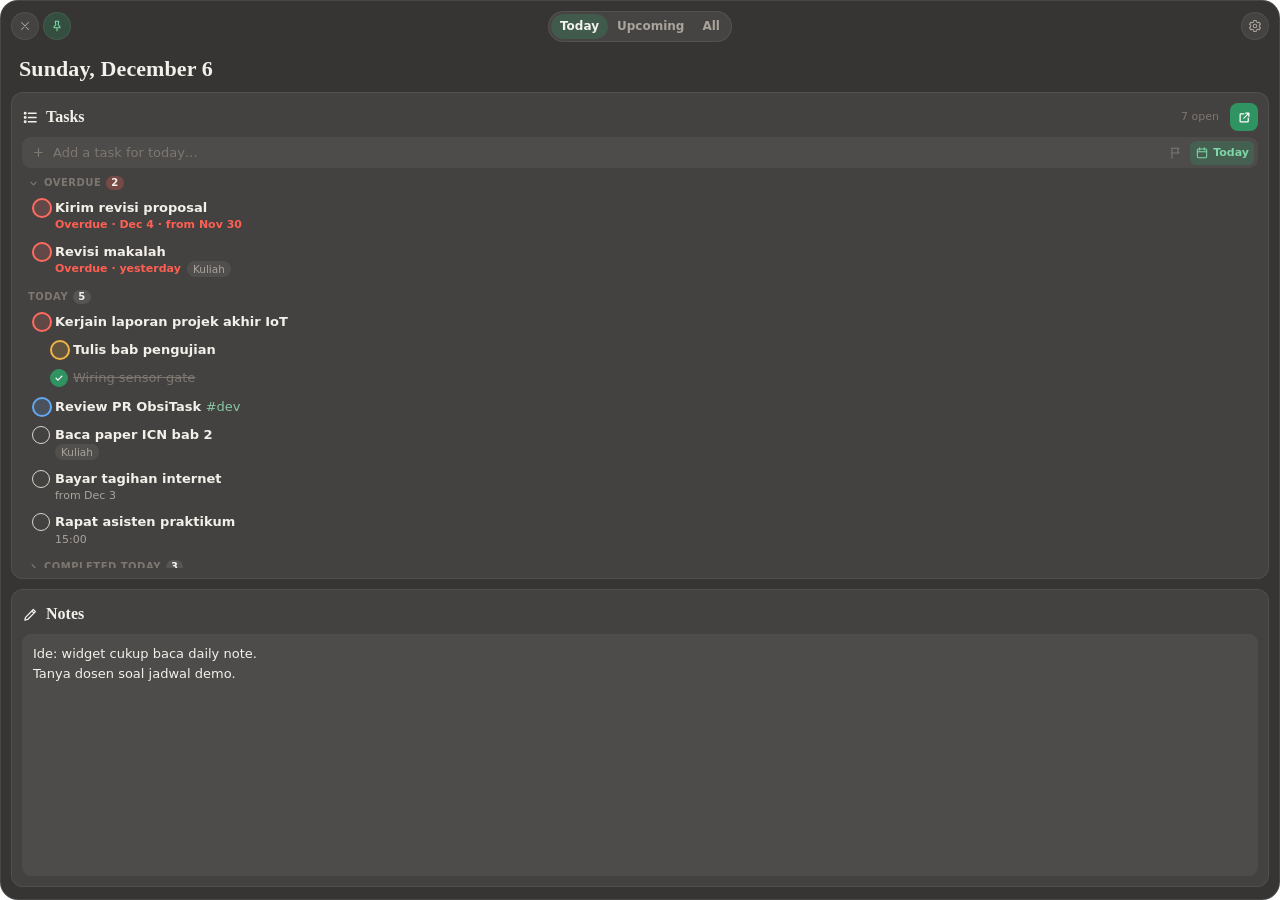
==== commit 1ab1b463: "Fase B: tab Today / Upcoming / All - tasks.rs: agenda() membagi task satu file ke Overdue / Today / " ====
--- a/src/index.html
+++ b/src/index.html
@@ -4,9 +4,7 @@
   <meta charset="utf-8" />
   <meta name="viewport" content="width=device-width, initial-scale=1" />
   <title>ObsiTask</title>
-  <link rel="stylesheet" href="theme.css" />
   <link rel="stylesheet" href="style.css" />
-  <script src="themes.js"></script>
 </head>
 <body>
   <div class="panel" id="panel">
@@ -80,10 +78,10 @@
   <!-- Popover kecil: prioritas, deadline, hapus (isinya dibuat di main.js) -->
   <div class="popover" id="popover" hidden></div>
 
-  <!-- Setup pertama kali (Settings lengkap ada di window terpisah: settings.html) -->
+  <!-- Settings / setup pertama kali -->
   <div class="overlay" id="settings" hidden>
     <form class="sheet" id="settings-form">
-      <h2>Set up ObsiTask</h2>
+      <h2 id="settings-title">Settings</h2>
 
       <label>Obsidian vault folder
         <div class="row">
@@ -100,12 +98,39 @@
         <input id="f-format" type="text" placeholder="YYYY-MM-DD" />
       </label>
 
-      <p class="hint">Everything else (lists, themes, zoom, …) is in Settings later.</p>
+      <label>Tasks file <small>permanent lists live here; each "## Name" heading is a list</small>
+        <input id="f-tasks-file" type="text" placeholder="Tasks.md" />
+      </label>
+
+      <label>Default list <small>new tasks from the widget go here</small>
+        <input id="f-default-list" type="text" placeholder="Inbox" />
+      </label>
+
+      <label>Tasks heading <small>used when restoring a deleted daily-note task</small>
+        <input id="f-tasks-heading" type="text" placeholder="## Tasks" />
+      </label>
+
+      <label>Notes heading <small>the Notes box reads and writes under this heading</small>
+        <input id="f-heading" type="text" placeholder="## Notes" />
+      </label>
+
+      <label>Upcoming days <small>how far ahead the Upcoming tab looks, starting tomorrow</small>
+        <input id="f-upcoming" type="number" min="1" max="90" step="1" placeholder="7" />
+      </label>
+
+      <label>Look back for due tasks <small>days of older daily notes to scan for overdue tasks; 0 = off</small>
+        <input id="f-scan" type="number" min="0" max="365" step="1" placeholder="30" />
+      </label>
+
+      <label class="check">
+        <input id="f-hide" type="checkbox" /> Hide completed tasks
+      </label>
 
       <p class="form-error" id="form-error" hidden></p>
 
       <div class="actions">
-        <button type="submit" class="primary-btn">Start</button>
+        <button type="button" class="ghost-btn" id="btn-cancel">Cancel</button>
+        <button type="submit" class="primary-btn">Save</button>
       </div>
     </form>
   </div>
--- a/src/style.css
+++ b/src/style.css
@@ -1,3 +1,21 @@
+:root {
+  --panel: rgba(40, 38, 37, 0.93);
+  --card: rgba(255, 255, 255, 0.065);
+  --card-border: rgba(255, 255, 255, 0.07);
+  --well: rgba(255, 255, 255, 0.055);
+  --text: #f3f0ea;
+  --muted: #a9a39b;
+  --faint: #7d7770;
+  --accent: #2f9461;
+  --accent-soft: rgba(47, 148, 97, 0.28);
+  --danger: #ff5f52;
+  --p-high: #ff6b5e;
+  --p-medium: #f0b445;
+  --p-low: #62a8f2;
+  --serif: "Iowan Old Style", "Palatino Linotype", "Book Antiqua", Georgia, serif;
+  --sans: "Segoe UI Variable Text", "Segoe UI", system-ui, -apple-system, sans-serif;
+}
+
 * { box-sizing: border-box; }
 
 html, body {
@@ -35,7 +53,7 @@
 }
 
 button:focus-visible, textarea:focus-visible, input:focus-visible {
-  outline: 2px solid var(--primary);
+  outline: 2px solid var(--accent);
   outline-offset: 1px;
 }
 
@@ -49,7 +67,7 @@
   gap: 10px;
   padding: 10px 10px 12px;
   background: var(--panel);
-  border: 1px solid var(--border);
+  border: 1px solid rgba(255, 255, 255, 0.09);
   border-radius: 18px;
   overflow: hidden;
 }
@@ -75,20 +93,20 @@
   place-items: center;
   border-radius: 50%;
   color: var(--muted);
-  background: var(--secondary);
-  border: 1px solid var(--border);
+  background: rgba(255, 255, 255, 0.07);
+  border: 1px solid var(--card-border);
   transition: background 0.15s, color 0.15s;
 }
-.icon-btn:hover { background: var(--hover-strong); color: var(--text); }
+.icon-btn:hover { background: rgba(255, 255, 255, 0.14); color: var(--text); }
 .icon-btn svg { width: 14px; height: 14px; }
-#btn-pin[aria-pressed="true"] { color: var(--primary-text); background: var(--primary-soft); }
+#btn-pin[aria-pressed="true"] { color: #7fd6a6; background: var(--accent-soft); }
 
 .segmented {
   display: flex;
   padding: 2px;
   border-radius: 999px;
-  background: var(--secondary);
-  border: 1px solid var(--border);
+  background: rgba(255, 255, 255, 0.08);
+  border: 1px solid var(--card-border);
 }
 .segmented button {
   padding: 4px 9px;
@@ -101,7 +119,7 @@
 .segmented button:hover { color: var(--text); }
 .segmented button[aria-selected="true"] {
   color: var(--text);
-  background: var(--primary-soft);
+  background: var(--accent-soft);
 }
 
 .date {
@@ -119,7 +137,7 @@
   min-height: 0;
   padding: 10px;
   background: var(--card);
-  border: 1px solid var(--border);
+  border: 1px solid var(--card-border);
   border-radius: 12px;
 }
 .tasks-card { flex: 1 1 0; min-height: 96px; }
@@ -148,8 +166,8 @@
   font-weight: 600;
   color: var(--muted);
 }
-.text-btn:hover { color: var(--text); background: var(--hover-strong); }
-.text-btn[aria-pressed="true"] { color: var(--primary-text); }
+.text-btn:hover { color: var(--text); background: rgba(255, 255, 255, 0.08); }
+.text-btn[aria-pressed="true"] { color: #7fd6a6; }
 .text-btn:not([hidden]) + .count { margin-left: 6px; }
 
 .count, .status {
@@ -166,8 +184,8 @@
   display: grid;
   place-items: center;
   border-radius: 8px;
-  background: var(--primary);
-  color: var(--on-primary);
+  background: var(--accent);
+  color: #fff;
   transition: filter 0.15s;
 }
 .accent-btn:hover { filter: brightness(1.12); }
@@ -190,7 +208,7 @@
   padding: 2px 2px 2px 4px;
   border-radius: 8px;
 }
-.task:hover, .task:focus-within { background: var(--hover); }
+.task:hover, .task:focus-within { background: rgba(255, 255, 255, 0.05); }
 
 /* Lingkaran checkbox; warnanya menandai prioritas. */
 .task .box {
@@ -200,30 +218,30 @@
   display: grid;
   place-items: center;
   border-radius: 50%;
-  color: var(--on-primary);
-  --box-ring: var(--ring);
+  color: #fff;
+  --ring: #d9d4cc;
 }
 .task .box::before {
   content: "";
   grid-area: 1 / 1;
   width: 16px;
   height: 16px;
-  border: 1.6px solid var(--box-ring);
+  border: 1.6px solid var(--ring);
   border-radius: 50%;
   transition: background 0.15s, border-color 0.15s;
 }
-.task .box:hover::before { background: var(--hover-strong); }
+.task .box:hover::before { background: rgba(255, 255, 255, 0.12); }
 .task .box svg { grid-area: 1 / 1; width: 10px; height: 10px; stroke-width: 3; opacity: 0; }
-.task.p-high .box { --box-ring: var(--p-high); }
-.task.p-medium .box { --box-ring: var(--p-medium); }
-.task.p-low .box { --box-ring: var(--p-low); }
+.task.p-high .box { --ring: var(--p-high); }
+.task.p-medium .box { --ring: var(--p-medium); }
+.task.p-low .box { --ring: var(--p-low); }
 .task.p-high .box::before, .task.p-medium .box::before, .task.p-low .box::before {
   border-width: 2px;
-  background: color-mix(in srgb, var(--box-ring) 16%, transparent);
-}
-.task.done .box::before { background: var(--primary); border-color: var(--primary); border-width: 1.6px; }
+  background: color-mix(in srgb, var(--ring) 16%, transparent);
+}
+.task.done .box::before { background: var(--accent); border-color: var(--accent); border-width: 1.6px; }
 .task.done .box svg { opacity: 1; }
-.task.cancelled .box { --box-ring: var(--faint); }
+.task.cancelled .box { --ring: var(--faint); }
 .task.cancelled .box::before { background: none; border-width: 1.6px; }
 
 .task .body { min-width: 0; flex: 1; padding: 3px 0; }
@@ -249,9 +267,9 @@
   font-size: 10.5px;
   line-height: 16px;
   color: var(--muted);
-  background: var(--chip);
-}
-.task .tag { color: var(--tag); font-weight: 500; }
+  background: rgba(255, 255, 255, 0.07);
+}
+.task .tag { color: #86c7a3; font-weight: 500; }
 
 .title-edit {
   flex: 1;
@@ -261,7 +279,7 @@
   font: 600 13px/1.4 var(--sans);
   color: var(--text);
   background: var(--well);
-  border: 1px solid var(--primary-line);
+  border: 1px solid rgba(47, 148, 97, 0.6);
   border-radius: 5px;
   user-select: text;
   -webkit-user-select: text;
@@ -282,7 +300,7 @@
 }
 .task .more svg { fill: currentColor; }
 .task:hover .more, .task:focus-within .more, .task .more[aria-expanded="true"] { opacity: 1; }
-.task .more:hover, .task .more[aria-expanded="true"] { background: var(--hover-strong); color: var(--text); }
+.task .more:hover, .task .more[aria-expanded="true"] { background: rgba(255, 255, 255, 0.12); color: var(--text); }
 
 /* ---------- Add a task ---------- */
 
@@ -297,7 +315,7 @@
   border: 1px solid transparent;
   border-radius: 9px;
 }
-.add-bar:focus-within { border-color: var(--primary-line); }
+.add-bar:focus-within { border-color: rgba(47, 148, 97, 0.6); }
 .add-bar > svg { flex: none; width: 13px; height: 13px; color: var(--faint); stroke-width: 2.2; }
 .add-bar input {
   flex: 1;
@@ -329,13 +347,13 @@
   white-space: nowrap;
   transition: background 0.12s, color 0.12s;
 }
-.mini-btn:hover, .mini-btn[aria-expanded="true"] { background: var(--hover-strong); color: var(--text); }
+.mini-btn:hover, .mini-btn[aria-expanded="true"] { background: rgba(255, 255, 255, 0.12); color: var(--text); }
 .mini-btn svg { width: 14px; height: 14px; }
 .mini-btn.p-high { color: var(--p-high); }
 .mini-btn.p-medium { color: var(--p-medium); }
 .mini-btn.p-low { color: var(--p-low); }
 .mini-btn.p-high svg, .mini-btn.p-medium svg, .mini-btn.p-low svg { fill: currentColor; }
-.mini-btn.set { color: var(--primary-text); background: var(--primary-soft); }
+.mini-btn.set { color: #7fd6a6; background: var(--accent-soft); }
 
 /* ---------- Popover ---------- */
 
@@ -348,11 +366,10 @@
   display: flex;
   flex-direction: column;
   gap: 8px;
-  color: var(--text);
-  background: var(--raised);
-  border: 1px solid var(--border);
+  background: #2f2c2b;
+  border: 1px solid rgba(255, 255, 255, 0.13);
   border-radius: 11px;
-  box-shadow: 0 8px 24px var(--shadow);
+  box-shadow: 0 8px 24px rgba(0, 0, 0, 0.45);
 }
 .pop-section { display: flex; flex-direction: column; gap: 5px; }
 .pop-label {
@@ -376,12 +393,12 @@
   font-weight: 600;
   color: var(--muted);
   white-space: nowrap;
-  background: var(--secondary);
+  background: rgba(255, 255, 255, 0.07);
   border: 1px solid transparent;
   border-radius: 7px;
 }
-.pop-chip:hover { background: var(--hover-strong); color: var(--text); }
-.pop-chip[aria-pressed="true"] { color: var(--text); background: var(--primary-soft); border-color: var(--primary-line); }
+.pop-chip:hover { background: rgba(255, 255, 255, 0.14); color: var(--text); }
+.pop-chip[aria-pressed="true"] { color: var(--text); background: var(--accent-soft); border-color: rgba(47, 148, 97, 0.7); }
 .pop-chip .dot { width: 7px; height: 7px; border-radius: 50%; border: 1.5px solid var(--faint); }
 .pop-chip.p-high .dot { background: var(--p-high); border-color: var(--p-high); }
 .pop-chip.p-medium .dot { background: var(--p-medium); border-color: var(--p-medium); }
@@ -392,8 +409,9 @@
   padding: 4px 6px;
   font: 12px var(--sans);
   color: var(--text);
+  color-scheme: dark;
   background: var(--well);
-  border: 1px solid var(--border);
+  border: 1px solid var(--card-border);
   border-radius: 7px;
 }
 .pop-danger {
@@ -405,10 +423,10 @@
   font-size: 12px;
   font-weight: 600;
   color: var(--danger);
-  border-top: 1px solid var(--border);
+  border-top: 1px solid var(--card-border);
   border-radius: 0 0 7px 7px;
 }
-.pop-danger:hover { background: var(--danger-soft); }
+.pop-danger:hover { background: rgba(255, 95, 82, 0.12); }
 .pop-danger span { display: grid; }
 .pop-danger svg { width: 14px; height: 14px; }
 
@@ -434,7 +452,7 @@
   text-transform: inherit;
   color: inherit;
 }
-.task-list .group button:hover { color: var(--text); background: var(--hover-strong); }
+.task-list .group button:hover { color: var(--text); background: rgba(255, 255, 255, 0.07); }
 .task-list .group .chev { display: grid; }
 .task-list .group .chev svg { width: 11px; height: 11px; stroke-width: 2.4; transform: rotate(90deg); transition: transform 0.12s; }
 .task-list .group.collapsed .chev svg { transform: none; }
@@ -443,9 +461,9 @@
   border-radius: 999px;
   font-variant-numeric: tabular-nums;
   color: var(--text);
-  background: var(--chip);
-}
-.task-list .group.alert .group-count { background: var(--danger-count); }
+  background: rgba(255, 255, 255, 0.1);
+}
+.task-list .group.alert .group-count { background: rgba(255, 95, 82, 0.28); }
 .task-list .group-empty { padding: 3px 8px 6px; font-size: 12px; color: var(--faint); }
 
 /* Judul list di tab All: lebih menonjol, jumlah task terbuka netral. */
@@ -460,7 +478,7 @@
 .task-list .group.list .group-count {
   font: 600 10px/1.5 var(--sans);
   color: var(--muted);
-  background: var(--chip);
+  background: rgba(255, 255, 255, 0.08);
 }
 
 /* Input "Add to <list>…" di akhir tiap list. */
@@ -513,7 +531,13 @@
   cursor: text;
 }
 textarea::placeholder { color: var(--faint); }
-textarea:focus { outline: none; border-color: var(--primary-line); }
+textarea:focus { outline: none; border-color: rgba(47, 148, 97, 0.6); }
+
+/* ---------- Scrollbar ---------- */
+
+::-webkit-scrollbar { width: 6px; }
+::-webkit-scrollbar-thumb { background: rgba(255, 255, 255, 0.16); border-radius: 3px; }
+::-webkit-scrollbar-thumb:hover { background: rgba(255, 255, 255, 0.28); }
 
 /* ---------- Toast ---------- */
 
@@ -525,8 +549,8 @@
   max-width: calc(100% - 28px);
   padding: 7px 12px;
   font-size: 12px;
-  color: var(--on-danger);
-  background: var(--danger-bg);
+  color: #fff;
+  background: rgba(190, 60, 50, 0.96);
   border-radius: 9px;
   z-index: 6;
 }
@@ -534,11 +558,11 @@
 .toast.info {
   white-space: nowrap;
   color: var(--text);
-  background: var(--raised);
-  border: 1px solid var(--border);
-  box-shadow: 0 6px 18px var(--shadow);
-}
-.toast button { margin-left: 10px; font-weight: 700; color: var(--primary-text); padding: 0 2px; }
+  background: #3a3736;
+  border: 1px solid rgba(255, 255, 255, 0.13);
+  box-shadow: 0 6px 18px rgba(0, 0, 0, 0.4);
+}
+.toast button { margin-left: 10px; font-weight: 700; color: #7fd6a6; padding: 0 2px; }
 .toast button:hover { text-decoration: underline; }
 
 /* ---------- Settings ---------- */
@@ -547,8 +571,8 @@
   position: fixed;
   inset: 0;
   display: flex;
-  background: var(--bg);
-  border: 1px solid var(--border);
+  background: #1f1d1c;
+  border: 1px solid rgba(255, 255, 255, 0.09);
   border-radius: 18px;
   overflow-y: auto;
 }
@@ -571,7 +595,6 @@
   font-weight: 600;
 }
 .sheet small { font-weight: 400; color: var(--faint); }
-.sheet .hint { margin: 0; font-size: 12px; color: var(--muted); }
 .sheet .row { display: flex; gap: 6px; }
 
 .sheet input[type="text"], .sheet input[type="number"] {
@@ -581,13 +604,13 @@
   font: 13px var(--sans);
   color: var(--text);
   background: var(--well);
-  border: 1px solid var(--border);
+  border: 1px solid var(--card-border);
   border-radius: 8px;
   user-select: text;
   -webkit-user-select: text;
 }
 .sheet .check { flex-direction: row; align-items: center; gap: 8px; font-weight: 500; }
-.sheet .check input { accent-color: var(--primary); }
+.sheet .check input { accent-color: var(--accent); }
 
 .form-error { margin: 0; font-size: 12px; color: var(--danger); }
 
@@ -598,7 +621,7 @@
   font-size: 12px;
   font-weight: 600;
 }
-.ghost-btn { background: var(--secondary); border: 1px solid var(--border); }
-.ghost-btn:hover { background: var(--hover-strong); }
-.primary-btn { background: var(--primary); color: var(--on-primary); }
+.ghost-btn { background: rgba(255, 255, 255, 0.08); border: 1px solid var(--card-border); }
+.ghost-btn:hover { background: rgba(255, 255, 255, 0.14); }
+.primary-btn { background: var(--accent); color: #fff; }
 .primary-btn:hover { filter: brightness(1.12); }
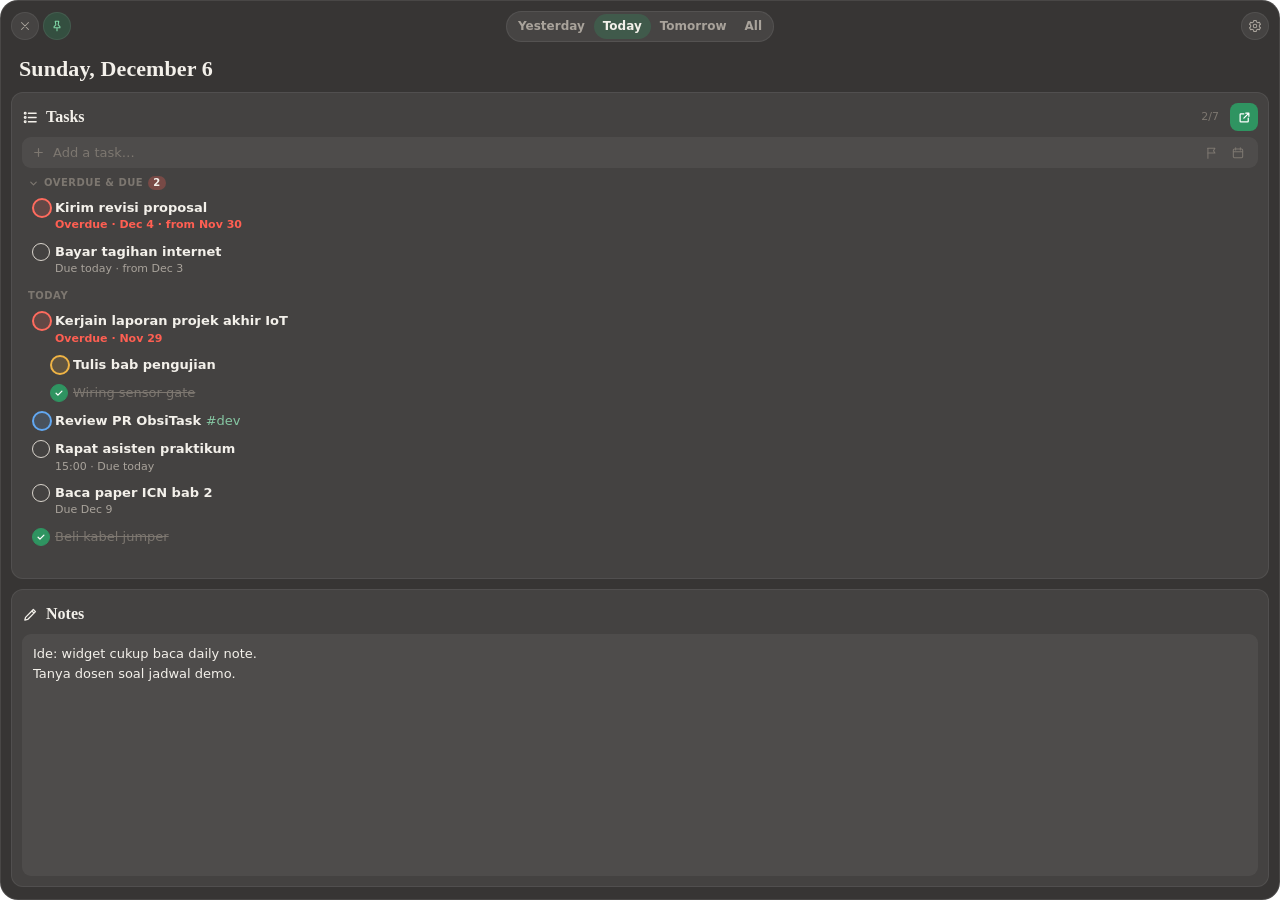
==== commit 3881d6d6: "Fase A: list permanen di Tasks.md (tab All, ~list, Move to list) - tasks.rs: parse_lists (## = list," ====
--- a/src/index.html
+++ b/src/index.html
@@ -19,10 +19,11 @@
         </button>
       </div>
 
-      <div class="segmented" role="tablist" aria-label="View">
-        <button role="tab" data-tab="today" aria-selected="true" title="Overdue, due today, and today's daily note">Today</button>
-        <button role="tab" data-tab="upcoming" aria-selected="false" title="Due in the coming days">Upcoming</button>
-        <button role="tab" data-tab="all" aria-selected="false" title="All lists in the tasks file">All</button>
+      <div class="segmented" role="tablist" aria-label="Day">
+        <button role="tab" data-tab="-1" aria-selected="false">Yesterday</button>
+        <button role="tab" data-tab="0" aria-selected="true">Today</button>
+        <button role="tab" data-tab="1" aria-selected="false">Tomorrow</button>
+        <button role="tab" data-tab="all" aria-selected="false" title="All lists in Tasks.md">All</button>
       </div>
 
       <div class="bar-side end" data-tauri-drag-region>
@@ -41,7 +42,7 @@
         <h2>Tasks</h2>
         <button class="text-btn" id="btn-completed" type="button" aria-pressed="false" hidden>Show completed</button>
         <span class="count" id="count"></span>
-        <button class="accent-btn" id="btn-open" title="Open in Obsidian" aria-label="Open in Obsidian">
+        <button class="accent-btn" id="btn-open" title="Open daily note in Obsidian" aria-label="Open daily note in Obsidian">
           <svg viewBox="0 0 24 24"><path d="M14 5h5v5M19 5l-8 8M11 6H6a1 1 0 00-1 1v11a1 1 0 001 1h11a1 1 0 001-1v-5" /></svg>
         </button>
       </div>
@@ -102,11 +103,11 @@
         <input id="f-tasks-file" type="text" placeholder="Tasks.md" />
       </label>
 
-      <label>Default list <small>new tasks from the widget go here</small>
+      <label>Default list <small>new tasks from the All tab go here</small>
         <input id="f-default-list" type="text" placeholder="Inbox" />
       </label>
 
-      <label>Tasks heading <small>used when restoring a deleted daily-note task</small>
+      <label>Tasks heading <small>tasks added to a daily note go under this heading</small>
         <input id="f-tasks-heading" type="text" placeholder="## Tasks" />
       </label>
 
@@ -114,11 +115,7 @@
         <input id="f-heading" type="text" placeholder="## Notes" />
       </label>
 
-      <label>Upcoming days <small>how far ahead the Upcoming tab looks, starting tomorrow</small>
-        <input id="f-upcoming" type="number" min="1" max="90" step="1" placeholder="7" />
-      </label>
-
-      <label>Look back for due tasks <small>days of older daily notes to scan for overdue tasks; 0 = off</small>
+      <label>Look back for due tasks <small>days of older daily notes to scan for open tasks that are due; 0 = off</small>
         <input id="f-scan" type="number" min="0" max="365" step="1" placeholder="30" />
       </label>
 
--- a/src/style.css
+++ b/src/style.css
@@ -258,17 +258,7 @@
   font-weight: 500;
 }
 .task .sub { font-size: 11px; color: var(--muted); }
-.task .sub { display: flex; flex-wrap: wrap; align-items: center; gap: 2px 6px; }
-.task .sub .overdue { color: var(--danger); font-weight: 600; }
-/* Nama list asal task Tasks.md di tab Today / Upcoming */
-.task .list-label {
-  padding: 0 6px;
-  border-radius: 999px;
-  font-size: 10.5px;
-  line-height: 16px;
-  color: var(--muted);
-  background: rgba(255, 255, 255, 0.07);
-}
+.task .sub.overdue { color: var(--danger); font-weight: 600; }
 .task .tag { color: #86c7a3; font-weight: 500; }
 
 .title-edit {
@@ -461,9 +451,8 @@
   border-radius: 999px;
   font-variant-numeric: tabular-nums;
   color: var(--text);
-  background: rgba(255, 255, 255, 0.1);
-}
-.task-list .group.alert .group-count { background: rgba(255, 95, 82, 0.28); }
+  background: rgba(255, 95, 82, 0.28);
+}
 .task-list .group-empty { padding: 3px 8px 6px; font-size: 12px; color: var(--faint); }
 
 /* Judul list di tab All: lebih menonjol, jumlah task terbuka netral. */
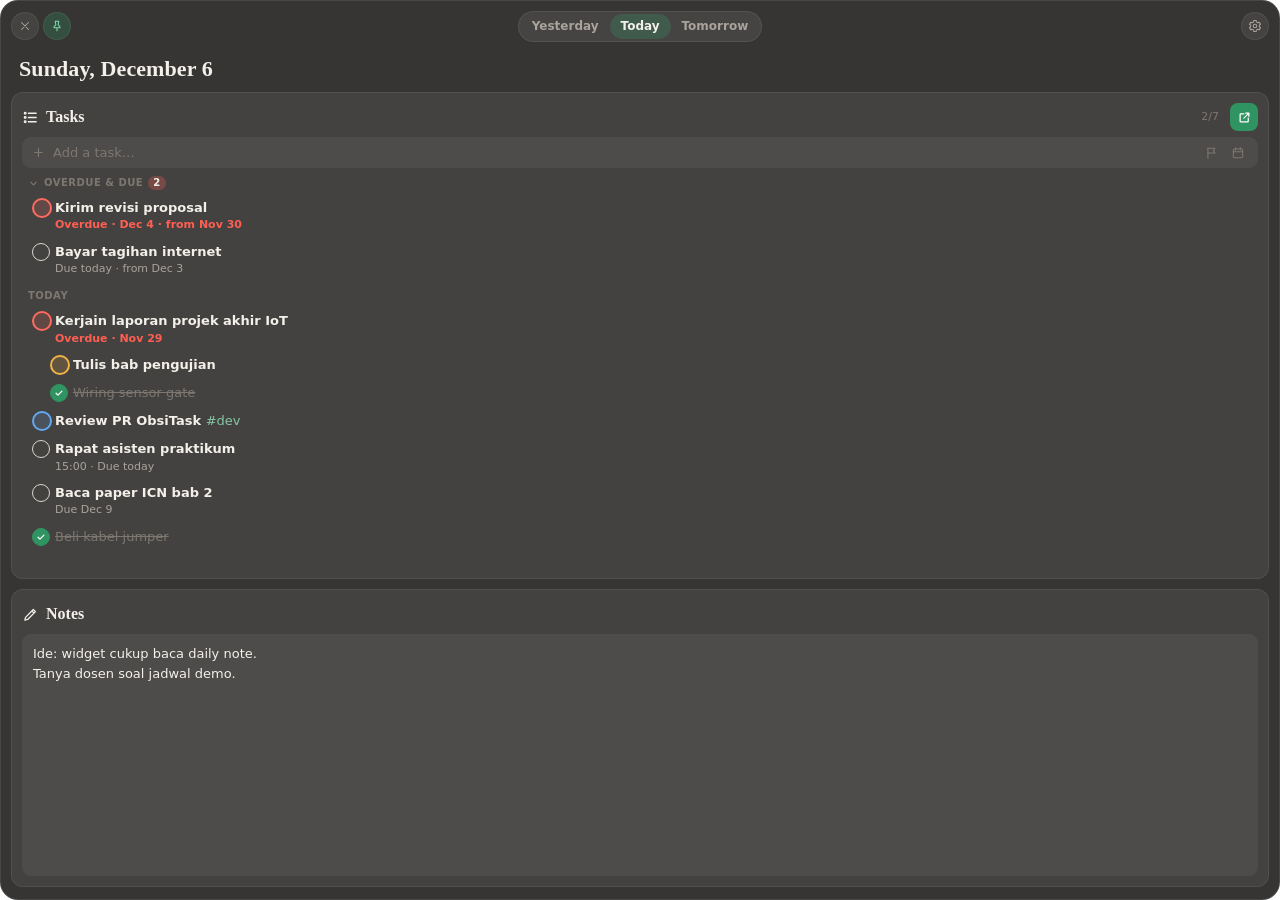
==== commit a6745a98: "Fase 2: bagian Overdue & due dari daily note sebelumnya - tasks.rs: due_by() memilih task belum sele" ====
--- a/src/index.html
+++ b/src/index.html
@@ -20,10 +20,9 @@
       </div>
 
       <div class="segmented" role="tablist" aria-label="Day">
-        <button role="tab" data-tab="-1" aria-selected="false">Yesterday</button>
-        <button role="tab" data-tab="0" aria-selected="true">Today</button>
-        <button role="tab" data-tab="1" aria-selected="false">Tomorrow</button>
-        <button role="tab" data-tab="all" aria-selected="false" title="All lists in Tasks.md">All</button>
+        <button role="tab" data-offset="-1" aria-selected="false">Yesterday</button>
+        <button role="tab" data-offset="0" aria-selected="true">Today</button>
+        <button role="tab" data-offset="1" aria-selected="false">Tomorrow</button>
       </div>
 
       <div class="bar-side end" data-tauri-drag-region>
@@ -40,7 +39,6 @@
       <div class="card-head">
         <svg class="card-icon" viewBox="0 0 24 24"><path d="M9 6h11M9 12h11M9 18h11" /><circle cx="4.5" cy="6" r="1.2" /><circle cx="4.5" cy="12" r="1.2" /><circle cx="4.5" cy="18" r="1.2" /></svg>
         <h2>Tasks</h2>
-        <button class="text-btn" id="btn-completed" type="button" aria-pressed="false" hidden>Show completed</button>
         <span class="count" id="count"></span>
         <button class="accent-btn" id="btn-open" title="Open daily note in Obsidian" aria-label="Open daily note in Obsidian">
           <svg viewBox="0 0 24 24"><path d="M14 5h5v5M19 5l-8 8M11 6H6a1 1 0 00-1 1v11a1 1 0 001 1h11a1 1 0 001-1v-5" /></svg>
@@ -50,7 +48,7 @@
       <form class="add-bar" id="add-form" autocomplete="off">
         <svg viewBox="0 0 24 24"><path d="M12 5v14M5 12h14" /></svg>
         <input id="add-input" type="text" placeholder="Add a task…" spellcheck="false" aria-label="Add a task"
-               title="Enter to add. Try: !high !med !low, @today @tomorrow @2026-12-31, ~list" />
+               title="Enter to add. Try: !high !med !low, @today @tomorrow @2026-12-31" />
         <button type="button" class="mini-btn p-none" id="add-priority" title="Priority" aria-label="Priority" aria-haspopup="true">
           <svg viewBox="0 0 24 24"><path d="M5 21V4" /><path d="M5 4h12l-2.5 4 2.5 4H5" /></svg>
         </button>
@@ -99,15 +97,7 @@
         <input id="f-format" type="text" placeholder="YYYY-MM-DD" />
       </label>
 
-      <label>Tasks file <small>permanent lists live here; each "## Name" heading is a list</small>
-        <input id="f-tasks-file" type="text" placeholder="Tasks.md" />
-      </label>
-
-      <label>Default list <small>new tasks from the All tab go here</small>
-        <input id="f-default-list" type="text" placeholder="Inbox" />
-      </label>
-
-      <label>Tasks heading <small>tasks added to a daily note go under this heading</small>
+      <label>Tasks heading <small>new tasks are added under this heading</small>
         <input id="f-tasks-heading" type="text" placeholder="## Tasks" />
       </label>
 
--- a/src/style.css
+++ b/src/style.css
@@ -109,7 +109,7 @@
   border: 1px solid var(--card-border);
 }
 .segmented button {
-  padding: 4px 9px;
+  padding: 4px 11px;
   border-radius: 999px;
   font-size: 12px;
   font-weight: 600;
@@ -156,19 +156,6 @@
   font: 700 16px/1 var(--serif);
 }
 .card-icon { width: 17px; height: 17px; color: var(--text); }
-
-/* Tombol teks kecil di kepala kartu ("Show completed"). */
-.text-btn {
-  margin-left: auto;
-  padding: 2px 6px;
-  border-radius: 6px;
-  font-size: 11px;
-  font-weight: 600;
-  color: var(--muted);
-}
-.text-btn:hover { color: var(--text); background: rgba(255, 255, 255, 0.08); }
-.text-btn[aria-pressed="true"] { color: #7fd6a6; }
-.text-btn:not([hidden]) + .count { margin-left: 6px; }
 
 .count, .status {
   margin-left: auto;
@@ -370,8 +357,6 @@
   color: var(--faint);
 }
 .pop-row { display: flex; gap: 4px; }
-.pop-row.wrap { flex-wrap: wrap; }
-.pop-row.wrap .pop-chip { flex: 0 1 auto; max-width: 100%; padding: 5px 8px; overflow: hidden; text-overflow: ellipsis; }
 .pop-chip {
   flex: 1 1 auto;
   display: flex;
@@ -454,46 +439,6 @@
   background: rgba(255, 95, 82, 0.28);
 }
 .task-list .group-empty { padding: 3px 8px 6px; font-size: 12px; color: var(--faint); }
-
-/* Judul list di tab All: lebih menonjol, jumlah task terbuka netral. */
-.task-list .group.list {
-  margin: 10px 0 2px;
-  font: 700 13px/1.2 var(--serif);
-  letter-spacing: 0.1px;
-  text-transform: none;
-  color: var(--text);
-}
-.task-list .group.list:first-child { margin-top: 0; }
-.task-list .group.list .group-count {
-  font: 600 10px/1.5 var(--sans);
-  color: var(--muted);
-  background: rgba(255, 255, 255, 0.08);
-}
-
-/* Input "Add to <list>…" di akhir tiap list. */
-.list-add-row {
-  display: flex;
-  align-items: center;
-  gap: 5px;
-  padding: 0 2px 0 8px;
-  border-radius: 8px;
-}
-.list-add-row:focus-within { background: var(--well); }
-.list-add-row .plus { display: grid; width: 16px; place-items: center; color: var(--faint); }
-.list-add-row .plus svg { width: 12px; height: 12px; stroke-width: 2.2; }
-.list-add {
-  flex: 1;
-  min-width: 0;
-  padding: 5px 4px;
-  font: 12px var(--sans);
-  color: var(--text);
-  background: none;
-  border: 0;
-  user-select: text;
-  -webkit-user-select: text;
-}
-.list-add::placeholder { color: var(--faint); }
-.list-add:focus { outline: none; }
 
 .empty {
   margin: auto;
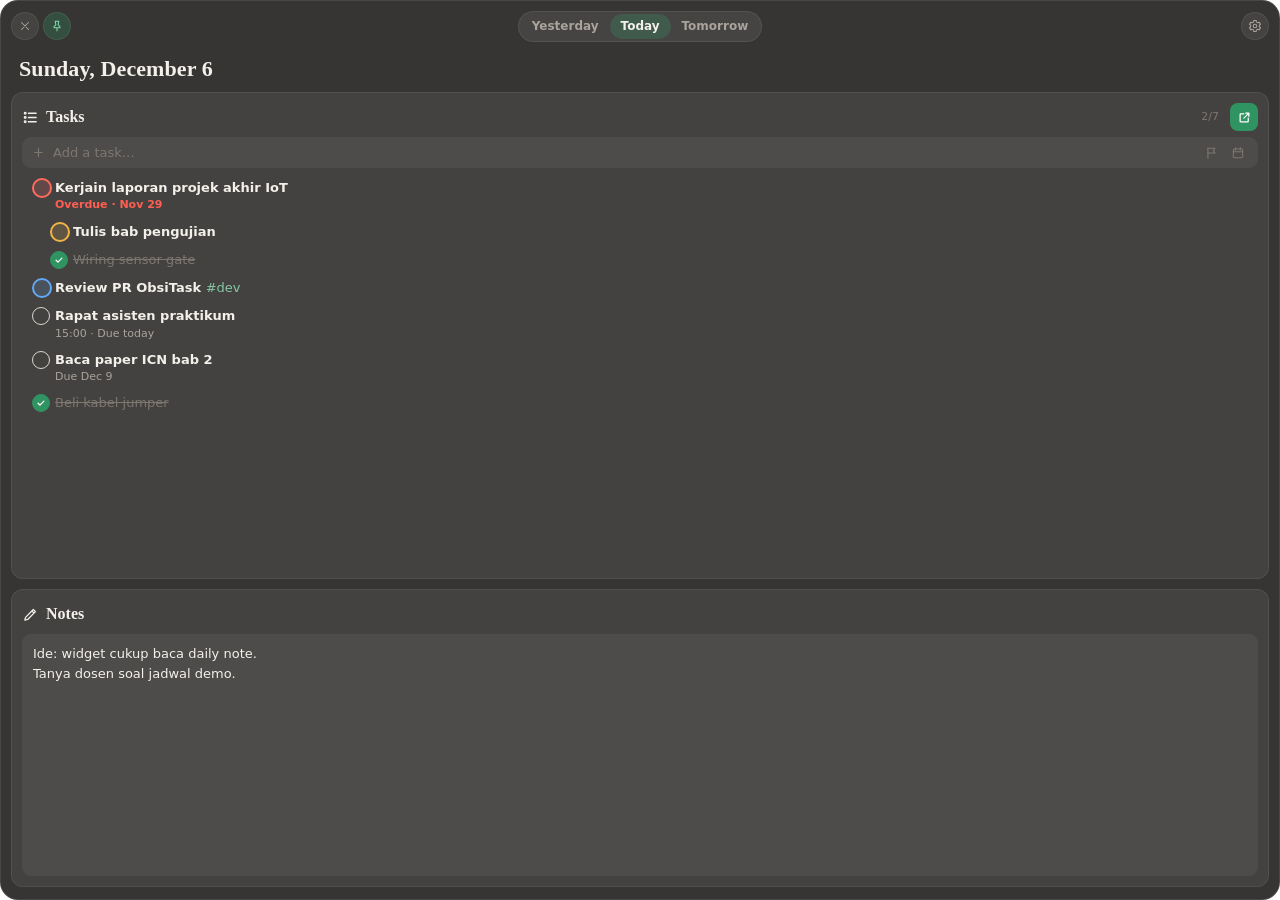
==== commit aaeda82f: "Fase 1: kelola task dari widget (tambah, prioritas, deadline, edit, hapus) - tasks.rs: metadata emoj" ====
--- a/src/index.html
+++ b/src/index.html
@@ -105,10 +105,6 @@
         <input id="f-heading" type="text" placeholder="## Notes" />
       </label>
 
-      <label>Look back for due tasks <small>days of older daily notes to scan for open tasks that are due; 0 = off</small>
-        <input id="f-scan" type="number" min="0" max="365" step="1" placeholder="30" />
-      </label>
-
       <label class="check">
         <input id="f-hide" type="checkbox" /> Hide completed tasks
       </label>
--- a/src/style.css
+++ b/src/style.css
@@ -405,41 +405,6 @@
 .pop-danger span { display: grid; }
 .pop-danger svg { width: 14px; height: 14px; }
 
-/* Label grup: "Overdue & due" (bisa dilipat) dan nama hari untuk task note ini. */
-.task-list .group {
-  display: flex;
-  margin: 6px 2px 2px;
-  font-size: 10px;
-  font-weight: 700;
-  letter-spacing: 0.5px;
-  text-transform: uppercase;
-  color: var(--faint);
-}
-.task-list .group:first-child { margin-top: 0; }
-.task-list .group > * {
-  display: flex;
-  align-items: center;
-  gap: 5px;
-  padding: 2px 4px;
-  border-radius: 5px;
-  font: inherit;
-  letter-spacing: inherit;
-  text-transform: inherit;
-  color: inherit;
-}
-.task-list .group button:hover { color: var(--text); background: rgba(255, 255, 255, 0.07); }
-.task-list .group .chev { display: grid; }
-.task-list .group .chev svg { width: 11px; height: 11px; stroke-width: 2.4; transform: rotate(90deg); transition: transform 0.12s; }
-.task-list .group.collapsed .chev svg { transform: none; }
-.task-list .group-count {
-  padding: 0 5px;
-  border-radius: 999px;
-  font-variant-numeric: tabular-nums;
-  color: var(--text);
-  background: rgba(255, 95, 82, 0.28);
-}
-.task-list .group-empty { padding: 3px 8px 6px; font-size: 12px; color: var(--faint); }
-
 .empty {
   margin: auto;
   padding: 8px 14px;
@@ -531,7 +496,7 @@
 .sheet small { font-weight: 400; color: var(--faint); }
 .sheet .row { display: flex; gap: 6px; }
 
-.sheet input[type="text"], .sheet input[type="number"] {
+.sheet input[type="text"] {
   flex: 1;
   min-width: 0;
   padding: 7px 9px;
